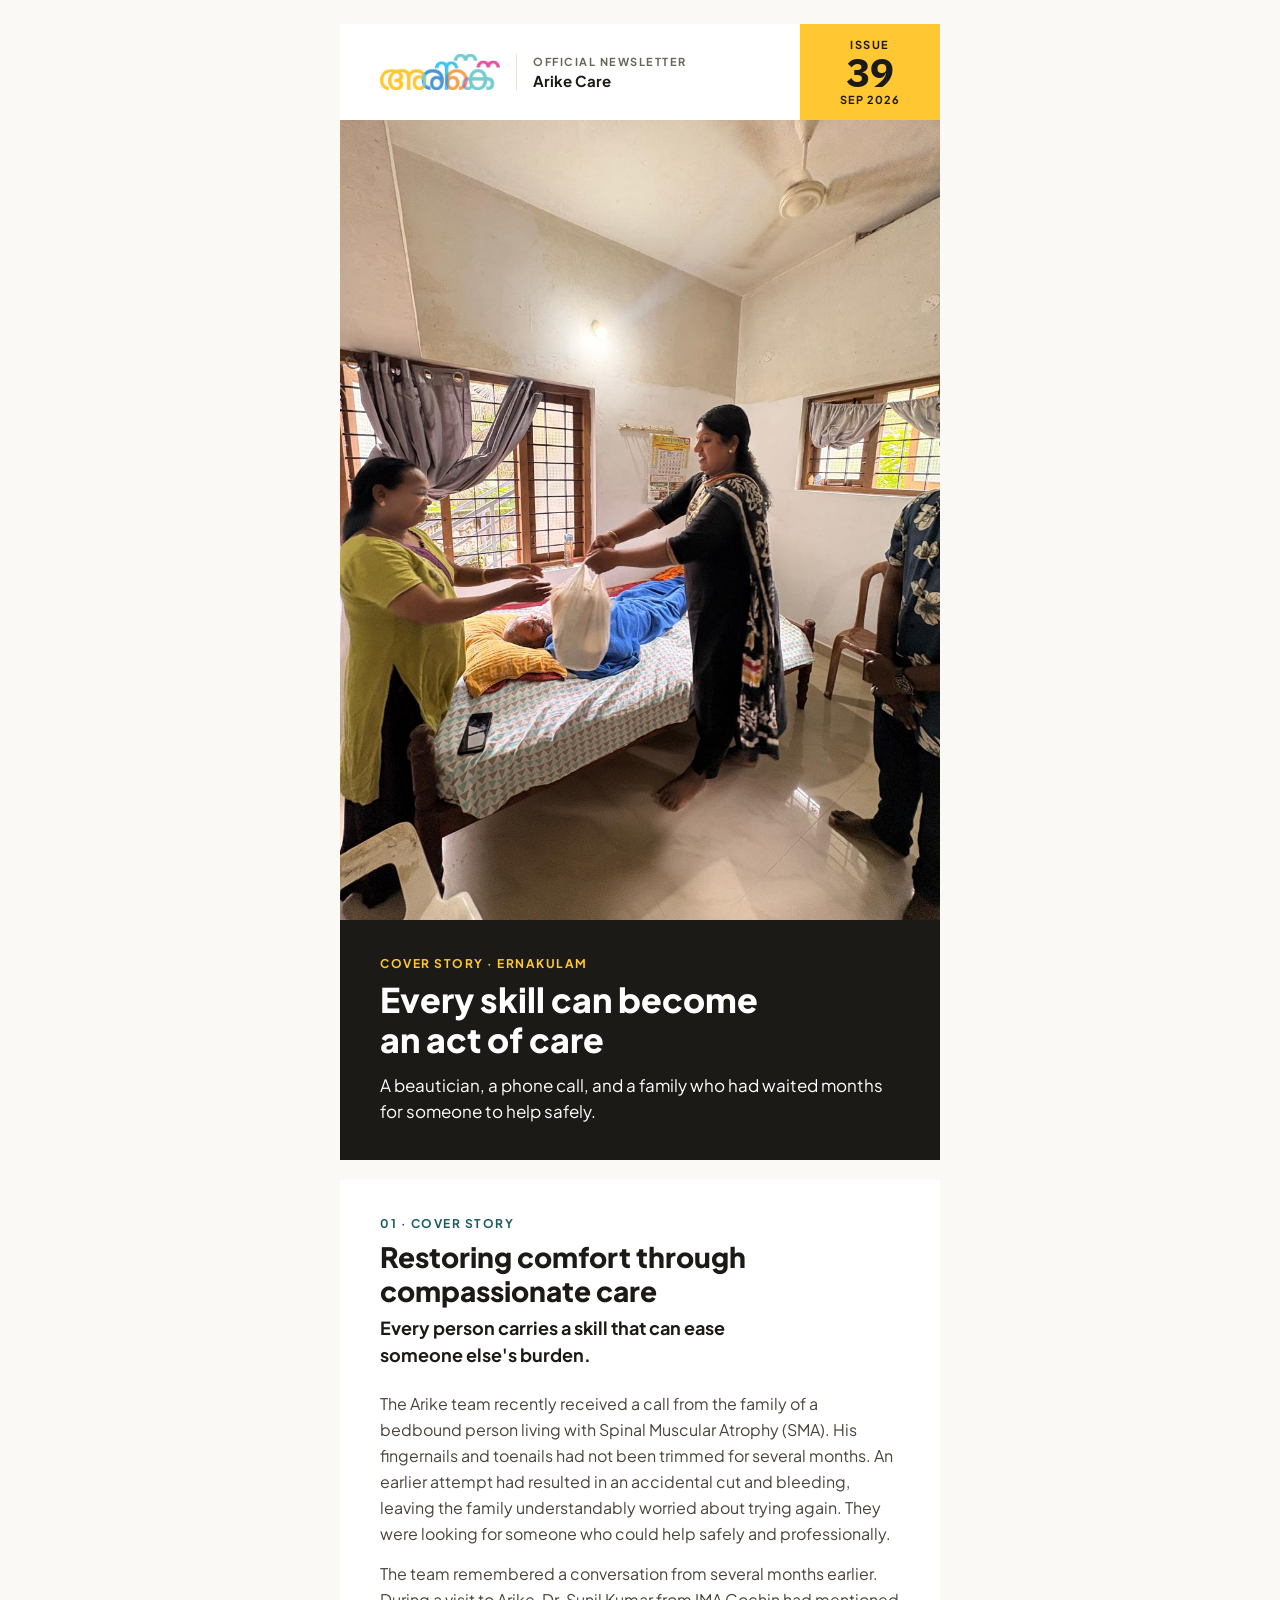
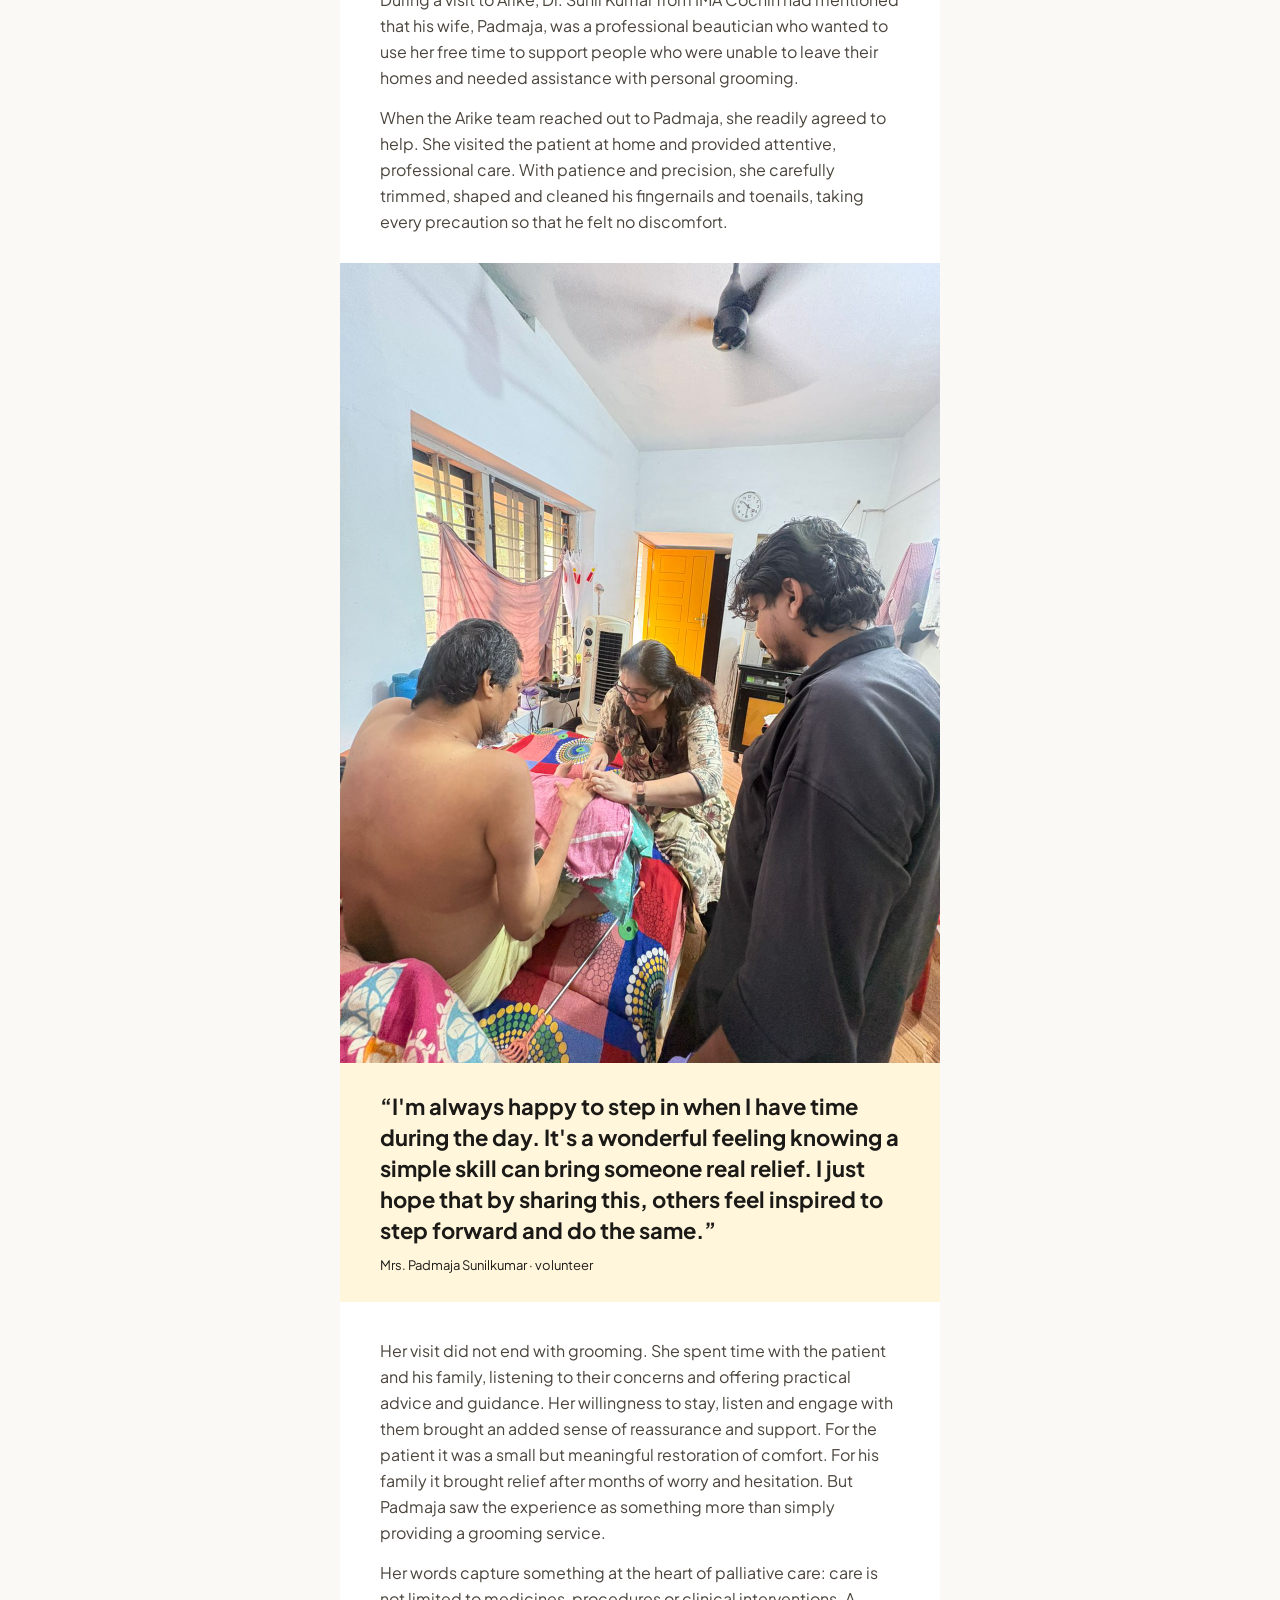
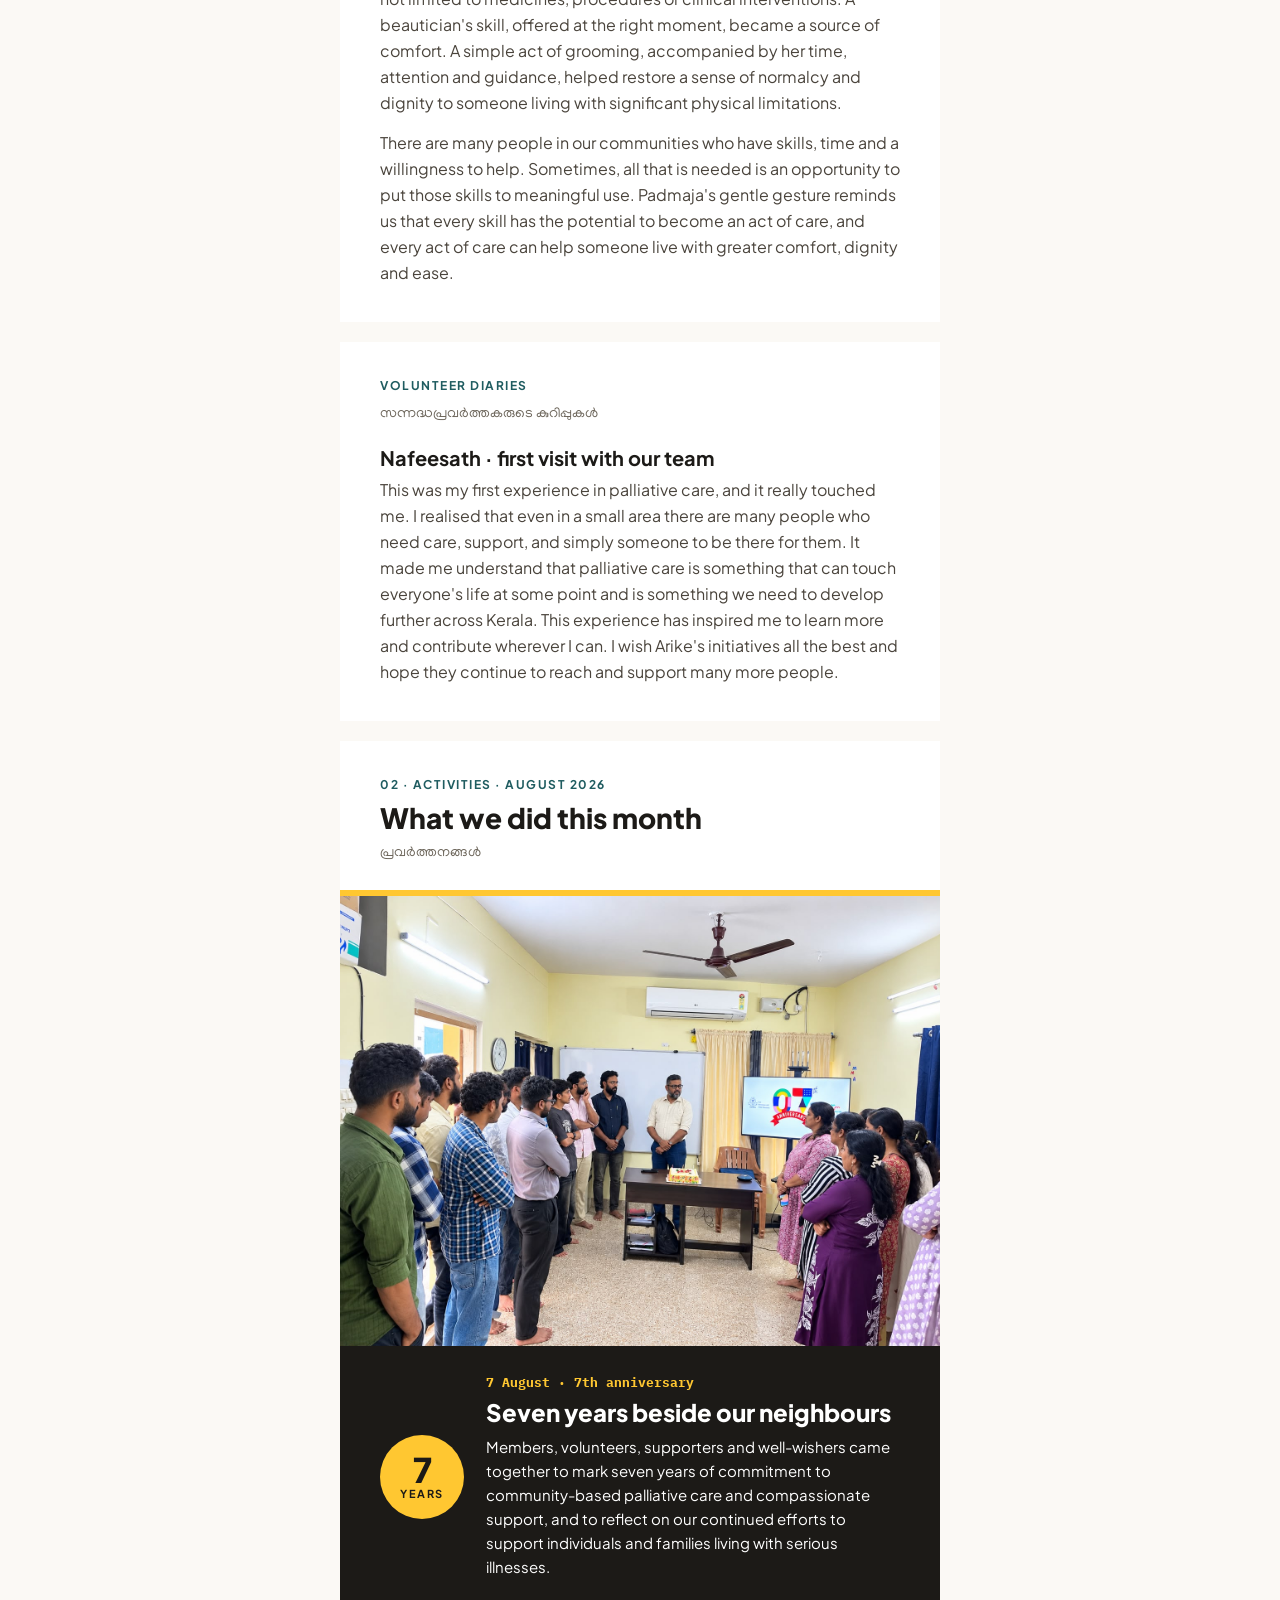
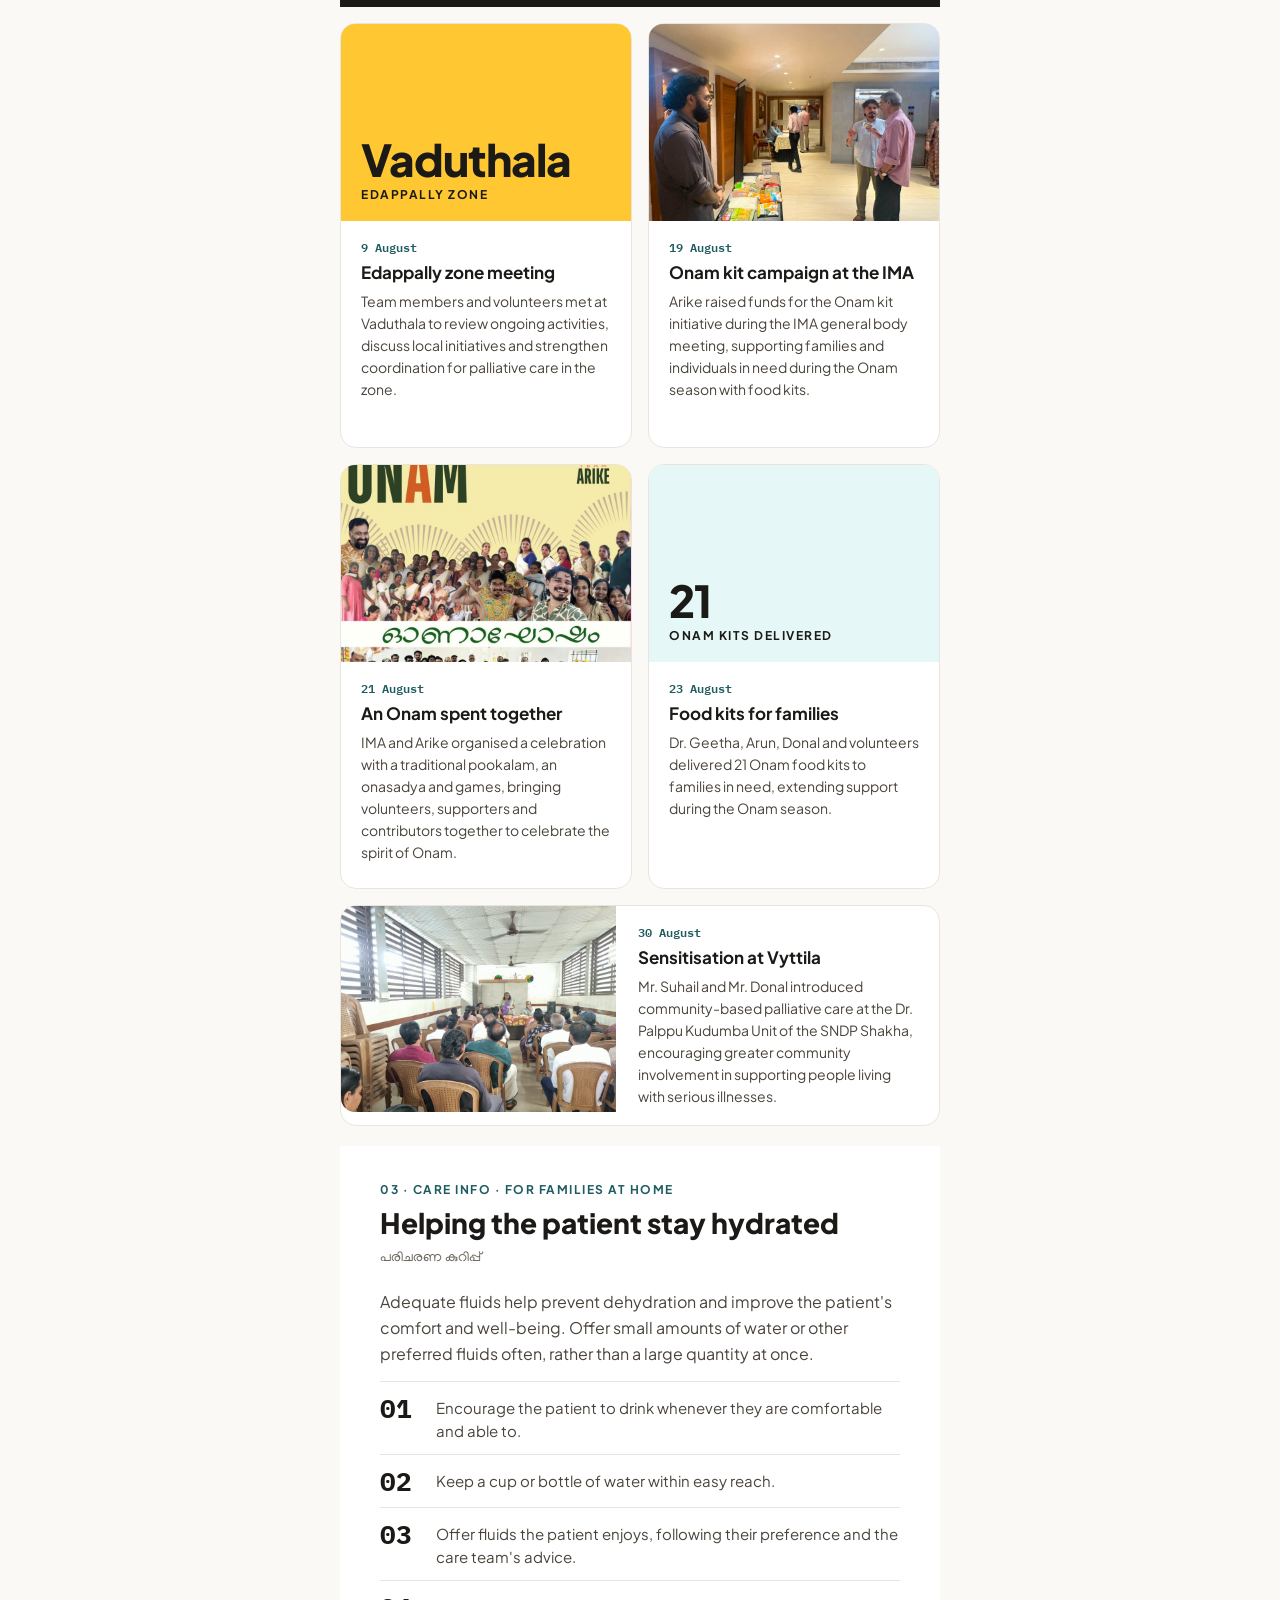
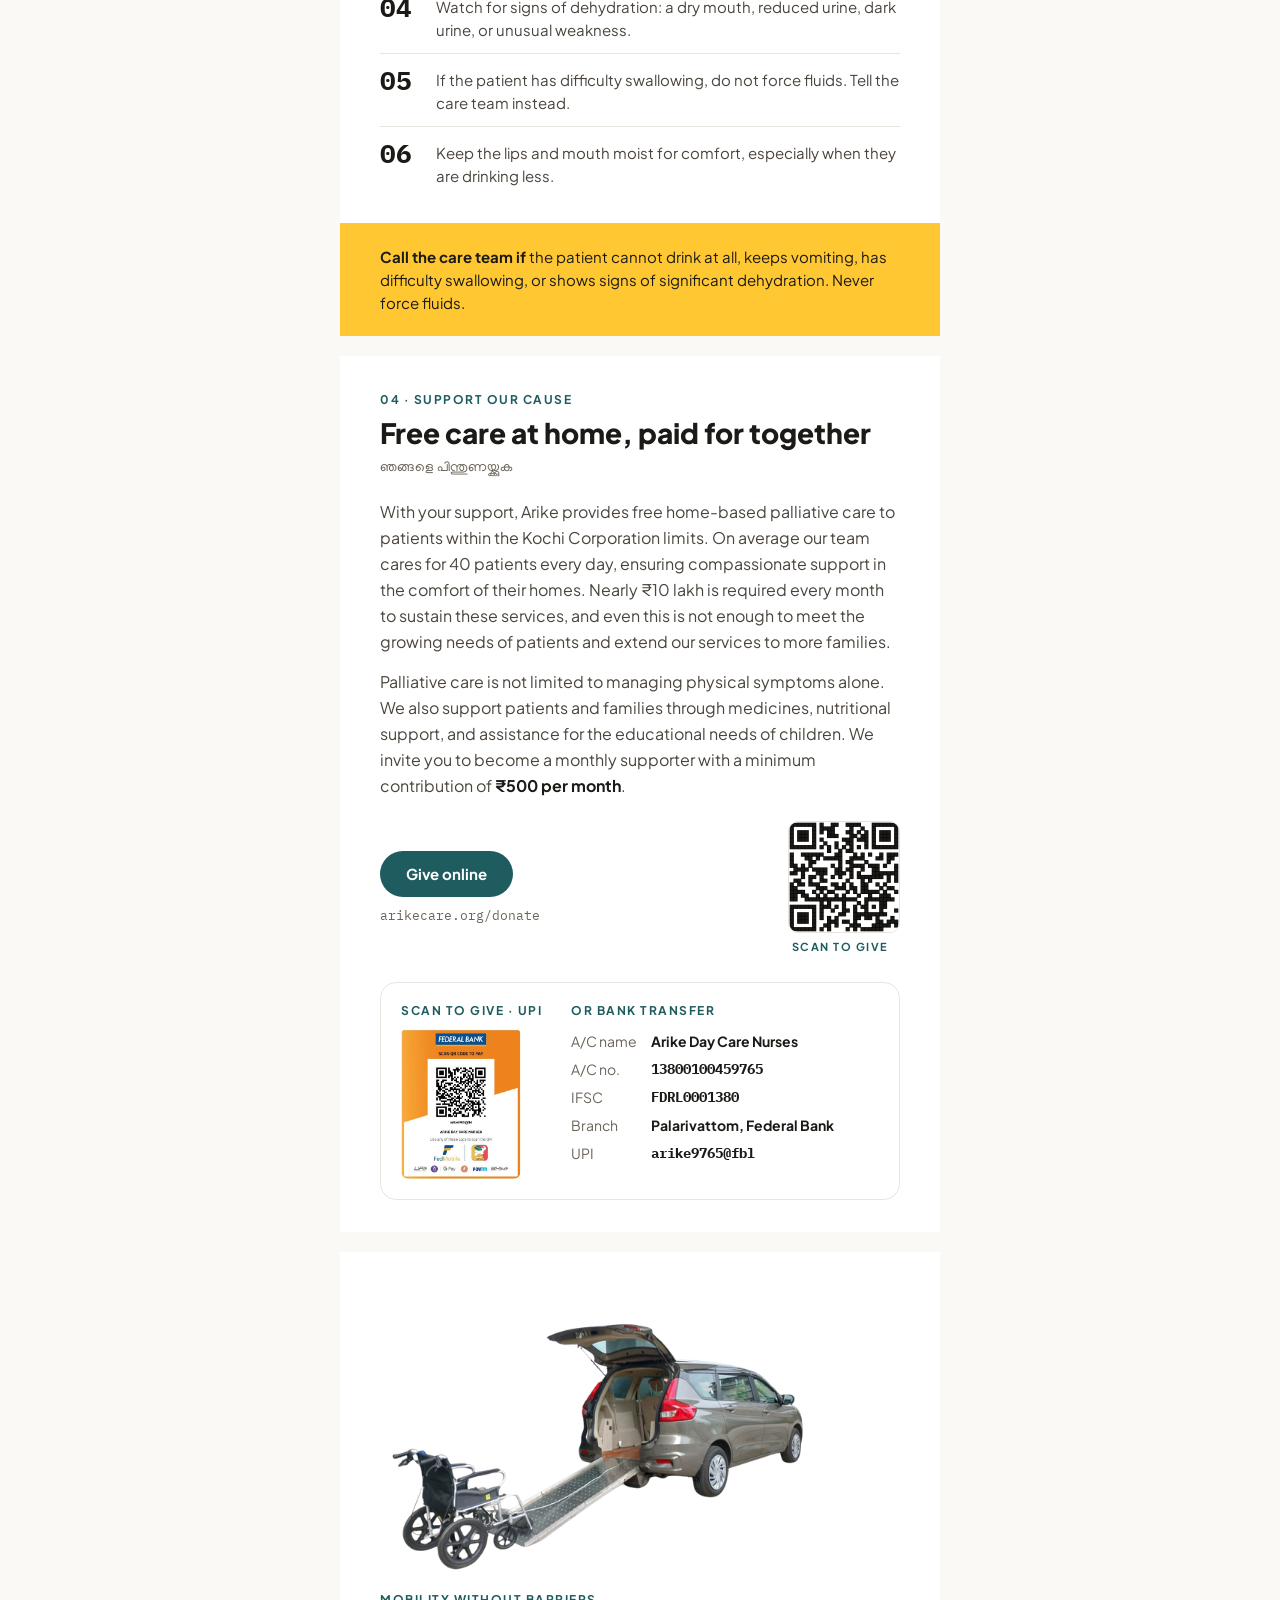
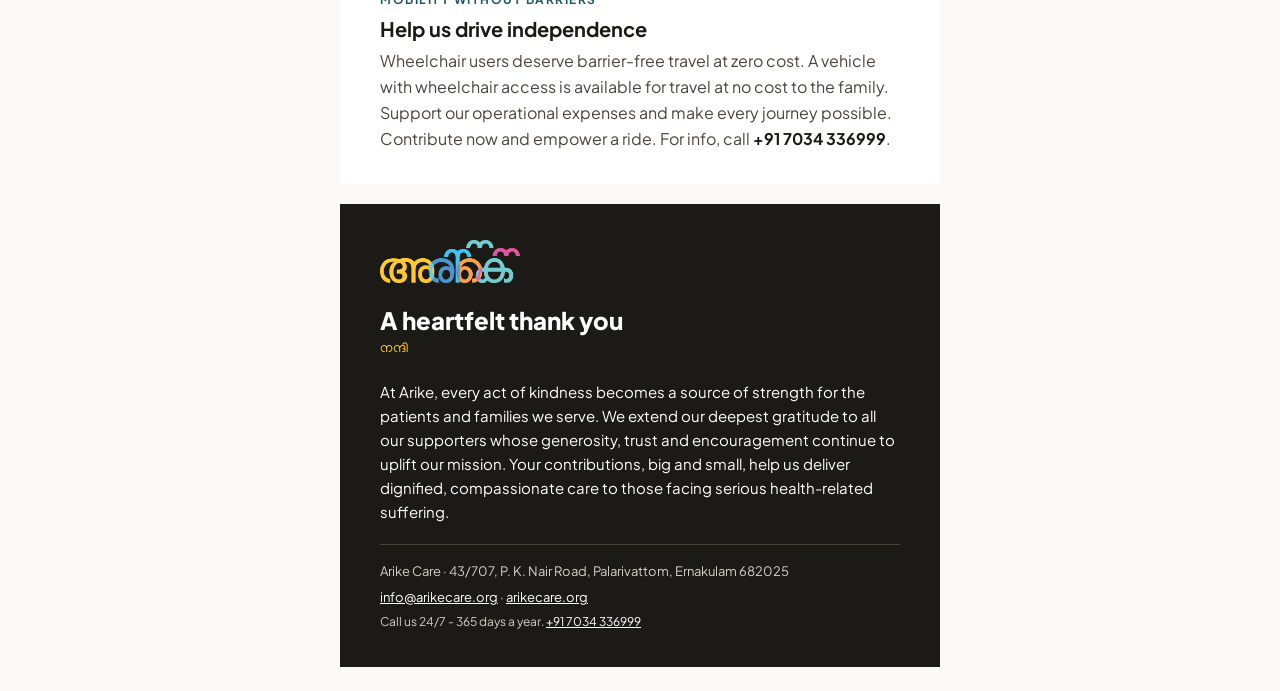
==== public/newsletters/2026/09/2026-09-arikecare-newsletter.html @ 01f6ca27 "September 2026: drop welcome note; Zoho merge tags in email footer" ====
<!DOCTYPE html>
<html lang="en" xmlns="http://www.w3.org/1999/xhtml">
<head>
<meta charset="utf-8">
<meta name="viewport" content="width=device-width, initial-scale=1">
<meta name="x-apple-disable-message-reformatting">
<meta name="color-scheme" content="light dark">
<meta name="supported-color-schemes" content="light dark">
<title>Arike newsletter · Issue 39 · September 2026</title>
<link rel="preconnect" href="https://fonts.googleapis.com">
<link href="https://fonts.googleapis.com/css2?family=Plus+Jakarta+Sans:wght@400;600;700;800&family=IBM+Plex+Mono:wght@500;600&family=Manjari:wght@400;700&display=swap" rel="stylesheet">
<!--[if !mso]><!--><style>@import url('https://fonts.googleapis.com/css2?family=Plus+Jakarta+Sans:wght@400;600;700;800&family=IBM+Plex+Mono:wght@500;600&family=Manjari:wght@400;700&display=swap');</style><!--<![endif]-->
<!--[if mso]><style>table,td,p,h1,h2,h3{font-family:Arial,Helvetica,sans-serif !important;}</style><![endif]-->
<style>
  @media (max-width:620px){ .px{padding-left:22px !important;padding-right:22px !important;} .stack{display:block !important;width:100% !important;} .stack-pad{padding:0 0 18px 0 !important;} }
</style>
</head>
<body style="margin:0;padding:0;background:#FBF9F5;">
<span style="display:none !important;visibility:hidden;opacity:0;color:transparent;height:0;width:0;overflow:hidden;mso-hide:all;">A beautician's skill, seven years of Arike, Onam with our community, and how to help someone stay hydrated.</span>
<table role="presentation" width="100%" cellpadding="0" cellspacing="0" border="0" bgcolor="#FBF9F5" style="background:#FBF9F5;">
<tr><td align="center" style="padding:24px 12px;">
<!--[if mso]><table role="presentation" width="600" cellpadding="0" cellspacing="0" border="0"><tr><td><![endif]-->
<table role="presentation" width="100%" cellpadding="0" cellspacing="0" border="0" style="max-width:600px;width:100%;">

<tr><td bgcolor="#FFFFFF" style="background:#FFFFFF;">
  <table role="presentation" width="100%" cellpadding="0" cellspacing="0" border="0"><tr>
    <td class="px" style="padding:22px 28px 22px 40px;" valign="middle">
      <table role="presentation" cellpadding="0" cellspacing="0" border="0"><tr>
        <td valign="middle" style="padding-right:16px;"><img src="assets/logo-arike.png" width="120" alt="Arike" style="display:block;width:120px;height:auto;border:0;"></td>
        <td valign="middle" style="border-left:1px solid #E9E5DE;padding-left:16px;"><p style="margin:0;font-family:'Plus Jakarta Sans', Arial, Helvetica, sans-serif;font-size:11px;line-height:15px;letter-spacing:1.5px;text-transform:uppercase;font-weight:bold;color:#6B6459;">Official newsletter</p><p style="margin:2px 0 0;font-family:'Plus Jakarta Sans', Arial, Helvetica, sans-serif;font-size:15px;line-height:20px;font-weight:bold;color:#1C1A17;">Arike Care</p></td>
      </tr></table>
    </td>
    <td width="120" bgcolor="#FFC731" align="center" valign="middle" style="background:#FFC731;padding:14px 10px;">
      <p style="margin:0;font-family:'Plus Jakarta Sans', Arial, Helvetica, sans-serif;font-size:11px;letter-spacing:1.5px;text-transform:uppercase;font-weight:bold;color:#1C1A17;">Issue</p>
      <p style="margin:0;font-family:'IBM Plex Mono', 'Courier New', monospace;font-size:40px;line-height:42px;font-weight:bold;color:#1C1A17;">39</p>
      <p style="margin:0;font-family:'Plus Jakarta Sans', Arial, Helvetica, sans-serif;font-size:11px;letter-spacing:1px;text-transform:uppercase;font-weight:bold;color:#1C1A17;">Sep 2026</p>
    </td>
  </tr></table>
</td></tr>

<tr><td style="padding:0;"><img src="assets/news/onam-kit-home.jpeg" width="600" alt="An Arike team member hands an Onam food kit to a family at home" style="display:block;width:100%;max-width:600px;height:auto;border:0;"></td></tr>
<tr><td bgcolor="#1C1A17" style="background:#1C1A17;padding:36px 40px;"><p style="margin:0 0 8px;font-family:'Plus Jakarta Sans', Arial, Helvetica, sans-serif;font-size:12px;line-height:16px;letter-spacing:1.5px;text-transform:uppercase;font-weight:bold;color:#FFC731;">Cover story · Ernakulam</p><h1 style="margin:0 0 12px;font-family:'Plus Jakarta Sans', Arial, Helvetica, sans-serif;font-size:34px;line-height:40px;mso-line-height-rule:exactly;font-weight:800;color:#FFFFFF;">Every skill can become<br>an act of care</h1><p style="margin:0;font-family:'Plus Jakarta Sans', Arial, Helvetica, sans-serif;font-size:17px;line-height:26px;color:#FFFFFF;">A beautician, a phone call, and a family who had waited months for someone to help safely.</p></td></tr>
<tr><td height="20" style="height:20px;line-height:20px;font-size:0;background:#FBF9F5;">&nbsp;</td></tr>

<tr><td bgcolor="#FFFFFF" style="background:#FFFFFF;padding:36px 40px 28px;"><p style="margin:0 0 8px;font-family:'Plus Jakarta Sans', Arial, Helvetica, sans-serif;font-size:12px;line-height:16px;letter-spacing:1.5px;text-transform:uppercase;font-weight:bold;color:#1F5C60;">01 · Cover story</p><h2 style="margin:0 0 6px;font-family:'Plus Jakarta Sans', Arial, Helvetica, sans-serif;font-size:28px;line-height:34px;mso-line-height-rule:exactly;font-weight:800;color:#1C1A17;">Restoring comfort through compassionate care</h2><p style="margin:0 0 18px;font-family:'Plus Jakarta Sans', Arial, Helvetica, sans-serif;font-size:18px;line-height:27px;color:#1C1A17;font-weight:bold;width:367px;height:59px;">Every person carries a skill that can ease someone else's burden.</p>
<p style="margin:0 0 14px;font-family:'Plus Jakarta Sans', Arial, Helvetica, sans-serif;font-size:16px;line-height:26px;mso-line-height-rule:exactly;color:#4A443C;">The Arike team recently received a call from the family of a bedbound person living with Spinal Muscular Atrophy (SMA). His fingernails and toenails had not been trimmed for several months. An earlier attempt had resulted in an accidental cut and bleeding, leaving the family understandably worried about trying again. They were looking for someone who could help safely and professionally.</p>
<p style="margin:0 0 14px;font-family:'Plus Jakarta Sans', Arial, Helvetica, sans-serif;font-size:16px;line-height:26px;mso-line-height-rule:exactly;color:#4A443C;">The team remembered a conversation from several months earlier. During a visit to Arike, Dr. Sunil Kumar from IMA Cochin had mentioned that his wife, Padmaja, was a professional beautician who wanted to use her free time to support people who were unable to leave their homes and needed assistance with personal grooming.</p>
<p style="margin:0 0 14px;font-family:'Plus Jakarta Sans', Arial, Helvetica, sans-serif;font-size:16px;line-height:26px;mso-line-height-rule:exactly;color:#4A443C;margin:0;">When the Arike team reached out to Padmaja, she readily agreed to help. She visited the patient at home and provided attentive, professional care. With patience and precision, she carefully trimmed, shaped and cleaned his fingernails and toenails, taking every precaution so that he felt no discomfort.</p></td></tr>
<tr><td style="padding:0;"><img src="assets/news/grooming-care.jpeg" width="600" alt="Mrs. Padmaja Sunilkumar provides grooming care to a patient at home" style="display:block;width:100%;max-width:600px;height:auto;border:0;"></td></tr>
<tr><td bgcolor="#FFF6DC" style="background:#FFF6DC;padding:28px 40px;"><p style="margin:0 0 10px;font-family:'Plus Jakarta Sans', Arial, Helvetica, sans-serif;font-size:22px;line-height:31px;font-weight:bold;color:#1C1A17;">“I'm always happy to step in when I have time during the day. It's a wonderful feeling knowing a simple skill can bring someone real relief. I just hope that by sharing this, others feel inspired to step forward and do the same.”</p><p style="margin:0;font-family:'Plus Jakarta Sans', Arial, Helvetica, sans-serif;font-size:13px;line-height:18px;color:#1C1A17;">Mrs. Padmaja Sunilkumar · volunteer</p></td></tr>
<tr><td bgcolor="#FFFFFF" style="background:#FFFFFF;padding:36px 40px;"><p style="margin:0 0 14px;font-family:'Plus Jakarta Sans', Arial, Helvetica, sans-serif;font-size:16px;line-height:26px;mso-line-height-rule:exactly;color:#4A443C;">Her visit did not end with grooming. She spent time with the patient and his family, listening to their concerns and offering practical advice and guidance. Her willingness to stay, listen and engage with them brought an added sense of reassurance and support. For the patient it was a small but meaningful restoration of comfort. For his family it brought relief after months of worry and hesitation. But Padmaja saw the experience as something more than simply providing a grooming service.</p>
<p style="margin:0 0 14px;font-family:'Plus Jakarta Sans', Arial, Helvetica, sans-serif;font-size:16px;line-height:26px;mso-line-height-rule:exactly;color:#4A443C;">Her words capture something at the heart of palliative care: care is not limited to medicines, procedures or clinical interventions. A beautician's skill, offered at the right moment, became a source of comfort. A simple act of grooming, accompanied by her time, attention and guidance, helped restore a sense of normalcy and dignity to someone living with significant physical limitations.</p>
<p style="margin:0 0 14px;font-family:'Plus Jakarta Sans', Arial, Helvetica, sans-serif;font-size:16px;line-height:26px;mso-line-height-rule:exactly;color:#4A443C;margin:0;">There are many people in our communities who have skills, time and a willingness to help. Sometimes, all that is needed is an opportunity to put those skills to meaningful use. Padmaja's gentle gesture reminds us that every skill has the potential to become an act of care, and every act of care can help someone live with greater comfort, dignity and ease.</p></td></tr>
<tr><td height="20" style="height:20px;line-height:20px;font-size:0;background:#FBF9F5;">&nbsp;</td></tr>

<tr><td bgcolor="#FFFFFF" style="background:#FFFFFF;padding:36px 40px;"><p style="margin:0 0 8px;font-family:'Plus Jakarta Sans', Arial, Helvetica, sans-serif;font-size:12px;line-height:16px;letter-spacing:1.5px;text-transform:uppercase;font-weight:bold;color:#1F5C60;">Volunteer diaries</p><p lang="ml" style="margin:0 0 18px;font-family:'Manjari', 'Plus Jakarta Sans', Arial, sans-serif;font-size:14px;line-height:25px;color:#6B6459;">സന്നദ്ധപ്രവർത്തകരുടെ കുറിപ്പുകൾ</p><h3 style="margin:0 0 6px;font-family:'Plus Jakarta Sans', Arial, Helvetica, sans-serif;font-size:20px;line-height:26px;font-weight:bold;color:#1C1A17;">Nafeesath · first visit with our team</h3><p style="margin:0 0 14px;font-family:'Plus Jakarta Sans', Arial, Helvetica, sans-serif;font-size:16px;line-height:26px;mso-line-height-rule:exactly;color:#4A443C;margin:0;">This was my first experience in palliative care, and it really touched me. I realised that even in a small area there are many people who need care, support, and simply someone to be there for them. It made me understand that palliative care is something that can touch everyone's life at some point and is something we need to develop further across Kerala. This experience has inspired me to learn more and contribute wherever I can. I wish Arike's initiatives all the best and hope they continue to reach and support many more people.</p></td></tr>
<tr><td height="20" style="height:20px;line-height:20px;font-size:0;background:#FBF9F5;">&nbsp;</td></tr>

<tr><td bgcolor="#FFFFFF" style="background:#FFFFFF;padding:36px 40px 24px;"><p style="margin:0 0 8px;font-family:'Plus Jakarta Sans', Arial, Helvetica, sans-serif;font-size:12px;line-height:16px;letter-spacing:1.5px;text-transform:uppercase;font-weight:bold;color:#1F5C60;">02 · Activities · August 2026</p><h2 style="margin:0 0 6px;font-family:'Plus Jakarta Sans', Arial, Helvetica, sans-serif;font-size:28px;line-height:34px;mso-line-height-rule:exactly;font-weight:800;color:#1C1A17;">What we did this month</h2><p lang="ml" style="margin:0 0 18px;font-family:'Manjari', 'Plus Jakarta Sans', Arial, sans-serif;font-size:14px;line-height:25px;color:#6B6459;margin:0;">പ്രവർത്തനങ്ങൾ</p></td></tr>
<tr><td height="6" bgcolor="#FFC731" style="height:6px;line-height:6px;font-size:0;background:#FFC731;">&nbsp;</td></tr>
<tr><td style="padding:0;"><img src="assets/news/anniversary.jpeg" width="600" alt="Arike team at the 7th anniversary gathering" style="display:block;width:100%;max-width:600px;height:auto;border:0;"></td></tr>
<tr><td bgcolor="#1C1A17" style="background:#1C1A17;padding:28px 40px;">
  <table role="presentation" width="100%" cellpadding="0" cellspacing="0" border="0"><tr>
    <td width="84" valign="middle" class="stack stack-pad" style="padding-right:22px;"><table role="presentation" cellpadding="0" cellspacing="0" border="0"><tr><td width="84" height="84" bgcolor="#FFC731" align="center" valign="middle" style="width:84px;height:84px;background:#FFC731;border-radius:42px;"><p style="margin:0;font-family:'Plus Jakarta Sans', Arial, Helvetica, sans-serif;font-size:34px;line-height:34px;font-weight:800;color:#1C1A17;">7</p><p style="margin:0;font-family:'Plus Jakarta Sans', Arial, Helvetica, sans-serif;font-size:11px;letter-spacing:1.5px;text-transform:uppercase;font-weight:bold;color:#1C1A17;">years</p></td></tr></table></td>
    <td valign="middle" class="stack"><p style="margin:0 0 6px;font-family:'IBM Plex Mono', 'Courier New', monospace;font-size:13px;font-weight:bold;color:#FFC731;">7 August · 7th anniversary</p><h3 style="margin:0 0 8px;font-family:'Plus Jakarta Sans', Arial, Helvetica, sans-serif;font-size:24px;line-height:30px;font-weight:800;color:#FFFFFF;">Seven years beside our neighbours</h3><p style="margin:0;font-family:'Plus Jakarta Sans', Arial, Helvetica, sans-serif;font-size:15px;line-height:24px;color:#FFFFFF;">Members, volunteers, supporters and well-wishers came together to mark seven years of commitment to community-based palliative care and compassionate support, and to reflect on our continued efforts to support individuals and families living with serious illnesses.</p></td>
  </tr></table>
</td></tr>
<tr><td height="16" style="height:16px;line-height:16px;font-size:0;background:#FBF9F5;">&nbsp;</td></tr>
<tr><td style="padding:0 0 16px;">
<table role="presentation" width="100%" cellpadding="0" cellspacing="0" border="0"><tr>
<td class="stack stack-pad" width="50%" valign="top" height="100%" style="width:50%;height:100%;padding-right:8px;"><table role="presentation" width="100%" height="100%" cellpadding="0" cellspacing="0" border="0" bgcolor="#FFFFFF" style="background:#FFFFFF;border:1px solid #E9E5DE;border-radius:16px;height:100%;"><tr><td height="179" bgcolor="#FFC731" align="left" valign="bottom" style="height:179px;background:#FFC731;border-radius:14px 14px 0 0;padding:0 20px 18px;"><p style="margin:0;font-family:'Plus Jakarta Sans', Arial, Helvetica, sans-serif;font-size:44px;line-height:44px;font-weight:800;letter-spacing:-1px;color:#1C1A17;">Vaduthala</p><p style="margin:6px 0 0;font-family:'Plus Jakarta Sans', Arial, Helvetica, sans-serif;font-size:12px;line-height:16px;letter-spacing:1.5px;text-transform:uppercase;font-weight:700;color:#1C1A17;">Edappally zone</p></td></tr><tr><td valign="top" height="186" style="padding:18px 20px 22px;height:186px;"><p style="margin:0 0 6px;font-family:'IBM Plex Mono', 'Courier New', monospace;font-size:12px;line-height:16px;font-weight:600;color:#1F5C60;">9 August</p><h3 style="margin:0 0 6px;font-family:'Plus Jakarta Sans', Arial, Helvetica, sans-serif;font-size:17px;line-height:23px;font-weight:700;color:#1C1A17;">Edappally zone meeting</h3><p style="margin:0;font-family:'Plus Jakarta Sans', Arial, Helvetica, sans-serif;font-size:14px;line-height:22px;color:#4A443C;">Team members and volunteers met at Vaduthala to review ongoing activities, discuss local initiatives and strengthen coordination for palliative care in the zone.</p></td></tr></table></td>
<td class="stack" width="50%" valign="top" height="100%" style="width:50%;height:100%;padding-left:8px;"><table role="presentation" width="100%" height="100%" cellpadding="0" cellspacing="0" border="0" bgcolor="#FFFFFF" style="background:#FFFFFF;border:1px solid #E9E5DE;border-radius:16px;height:100%;"><tr><td height="197" style="padding:0;height:197px;"><img src="assets/news/card-ima.jpg" width="290" height="197" alt="Onam kit fundraising table at the IMA general body meeting" style="display:block;width:100%;max-width:100%;height:197px;object-fit:cover;border:0;border-radius:14px 14px 0 0;"></td></tr><tr><td valign="top" height="186" style="padding:18px 20px 22px;height:186px;"><p style="margin:0 0 6px;font-family:'IBM Plex Mono', 'Courier New', monospace;font-size:12px;line-height:16px;font-weight:600;color:#1F5C60;">19 August</p><h3 style="margin:0 0 6px;font-family:'Plus Jakarta Sans', Arial, Helvetica, sans-serif;font-size:17px;line-height:23px;font-weight:700;color:#1C1A17;">Onam kit campaign at the IMA</h3><p style="margin:0;font-family:'Plus Jakarta Sans', Arial, Helvetica, sans-serif;font-size:14px;line-height:22px;color:#4A443C;">Arike raised funds for the Onam kit initiative during the IMA general body meeting, supporting families and individuals in need during the Onam season with food kits.</p></td></tr></table></td>
</tr></table>
</td></tr>
<tr><td style="padding:0 0 16px;">
<table role="presentation" width="100%" cellpadding="0" cellspacing="0" border="0"><tr>
<td class="stack stack-pad" width="50%" valign="top" height="100%" style="width:50%;height:100%;padding-right:8px;"><table role="presentation" width="100%" height="100%" cellpadding="0" cellspacing="0" border="0" bgcolor="#FFFFFF" style="background:#FFFFFF;border:1px solid #E9E5DE;border-radius:16px;height:100%;"><tr><td height="197" style="padding:0;height:197px;"><img src="assets/news/card-onam.jpg" width="290" height="197" alt="Arike community at the Onam celebration" style="display:block;width:100%;max-width:100%;height:197px;object-fit:cover;border:0;border-radius:14px 14px 0 0;"></td></tr><tr><td valign="top" height="186" style="padding:18px 20px 22px;height:186px;"><p style="margin:0 0 6px;font-family:'IBM Plex Mono', 'Courier New', monospace;font-size:12px;line-height:16px;font-weight:600;color:#1F5C60;">21 August</p><h3 style="margin:0 0 6px;font-family:'Plus Jakarta Sans', Arial, Helvetica, sans-serif;font-size:17px;line-height:23px;font-weight:700;color:#1C1A17;">An Onam spent together</h3><p style="margin:0;font-family:'Plus Jakarta Sans', Arial, Helvetica, sans-serif;font-size:14px;line-height:22px;color:#4A443C;">IMA and Arike organised a celebration with a traditional pookalam, an onasadya and games, bringing volunteers, supporters and contributors together to celebrate the spirit of Onam.</p></td></tr></table></td>
<td class="stack" width="50%" valign="top" height="100%" style="width:50%;height:100%;padding-left:8px;"><table role="presentation" width="100%" height="100%" cellpadding="0" cellspacing="0" border="0" bgcolor="#FFFFFF" style="background:#FFFFFF;border:1px solid #E9E5DE;border-radius:16px;height:100%;"><tr><td height="179" bgcolor="#E6F7F8" align="left" valign="bottom" style="height:179px;background:#E6F7F8;border-radius:14px 14px 0 0;padding:0 20px 18px;"><p style="margin:0;font-family:'Plus Jakarta Sans', Arial, Helvetica, sans-serif;font-size:44px;line-height:44px;font-weight:800;letter-spacing:-1px;color:#1C1A17;">21</p><p style="margin:6px 0 0;font-family:'Plus Jakarta Sans', Arial, Helvetica, sans-serif;font-size:12px;line-height:16px;letter-spacing:1.5px;text-transform:uppercase;font-weight:700;color:#1C1A17;">Onam kits delivered</p></td></tr><tr><td valign="top" height="186" style="padding:18px 20px 22px;height:186px;"><p style="margin:0 0 6px;font-family:'IBM Plex Mono', 'Courier New', monospace;font-size:12px;line-height:16px;font-weight:600;color:#1F5C60;">23 August</p><h3 style="margin:0 0 6px;font-family:'Plus Jakarta Sans', Arial, Helvetica, sans-serif;font-size:17px;line-height:23px;font-weight:700;color:#1C1A17;">Food kits for families</h3><p style="margin:0;font-family:'Plus Jakarta Sans', Arial, Helvetica, sans-serif;font-size:14px;line-height:22px;color:#4A443C;">Dr. Geetha, Arun, Donal and volunteers delivered 21 Onam food kits to families in need, extending support during the Onam season.</p></td></tr></table></td>
</tr></table>
</td></tr>
<tr><td style="padding:0;">
<table role="presentation" width="100%" cellpadding="0" cellspacing="0" border="0" bgcolor="#FFFFFF" style="background:#FFFFFF;border:1px solid #E9E5DE;border-radius:16px;"><tr>
<td class="stack" width="46%" valign="top" style="width:46%;padding:0;"><img src="assets/news/card-vyttila.jpg" width="276" alt="Community session on palliative care at Vyttila" style="display:block;width:100%;max-width:100%;height:auto;border:0;border-radius:14px 0 0 14px;"></td>
<td class="stack" valign="middle" style="padding:18px 22px;"><p style="margin:0 0 6px;font-family:'IBM Plex Mono', 'Courier New', monospace;font-size:12px;line-height:16px;font-weight:600;color:#1F5C60;">30 August</p><h3 style="margin:0 0 6px;font-family:'Plus Jakarta Sans', Arial, Helvetica, sans-serif;font-size:17px;line-height:23px;font-weight:700;color:#1C1A17;">Sensitisation at Vyttila</h3><p style="margin:0;font-family:'Plus Jakarta Sans', Arial, Helvetica, sans-serif;font-size:14px;line-height:22px;color:#4A443C;">Mr. Suhail and Mr. Donal introduced community-based palliative care at the Dr. Palppu Kudumba Unit of the SNDP Shakha, encouraging greater community involvement in supporting people living with serious illnesses.</p></td>
</tr></table>
</td></tr>
<tr><td height="20" style="height:20px;line-height:20px;font-size:0;background:#FBF9F5;">&nbsp;</td></tr>

<tr><td bgcolor="#FFFFFF" style="background:#FFFFFF;padding:36px 40px 24px;"><p style="margin:0 0 8px;font-family:'Plus Jakarta Sans', Arial, Helvetica, sans-serif;font-size:12px;line-height:16px;letter-spacing:1.5px;text-transform:uppercase;font-weight:bold;color:#1F5C60;">03 · Care info · for families at home</p><h2 style="margin:0 0 6px;font-family:'Plus Jakarta Sans', Arial, Helvetica, sans-serif;font-size:28px;line-height:34px;mso-line-height-rule:exactly;font-weight:800;color:#1C1A17;">Helping the patient stay hydrated</h2><p lang="ml" style="margin:0 0 18px;font-family:'Manjari', 'Plus Jakarta Sans', Arial, sans-serif;font-size:14px;line-height:25px;color:#6B6459;">പരിചരണ കുറിപ്പ്</p><p style="margin:0 0 14px;font-family:'Plus Jakarta Sans', Arial, Helvetica, sans-serif;font-size:16px;line-height:26px;mso-line-height-rule:exactly;color:#4A443C;">Adequate fluids help prevent dehydration and improve the patient's comfort and well-being. Offer small amounts of water or other preferred fluids often, rather than a large quantity at once.</p><table role="presentation" width="100%" cellpadding="0" cellspacing="0" border="0"><tr><td width="56" valign="top" style="padding:12px 0;border-top:1px solid #E9E5DE;font-family:'IBM Plex Mono', 'Courier New', monospace;font-size:26px;line-height:28px;font-weight:bold;color:#1C1A17;">01</td><td valign="top" style="padding:14px 0 12px;border-top:1px solid #E9E5DE;font-family:'Plus Jakarta Sans', Arial, Helvetica, sans-serif;font-size:15px;line-height:23px;color:#4A443C;">Encourage the patient to drink whenever they are comfortable and able to.</td></tr><tr><td width="56" valign="top" style="padding:12px 0;border-top:1px solid #E9E5DE;font-family:'IBM Plex Mono', 'Courier New', monospace;font-size:26px;line-height:28px;font-weight:bold;color:#1C1A17;">02</td><td valign="top" style="padding:14px 0 12px;border-top:1px solid #E9E5DE;font-family:'Plus Jakarta Sans', Arial, Helvetica, sans-serif;font-size:15px;line-height:23px;color:#4A443C;">Keep a cup or bottle of water within easy reach.</td></tr><tr><td width="56" valign="top" style="padding:12px 0;border-top:1px solid #E9E5DE;font-family:'IBM Plex Mono', 'Courier New', monospace;font-size:26px;line-height:28px;font-weight:bold;color:#1C1A17;">03</td><td valign="top" style="padding:14px 0 12px;border-top:1px solid #E9E5DE;font-family:'Plus Jakarta Sans', Arial, Helvetica, sans-serif;font-size:15px;line-height:23px;color:#4A443C;">Offer fluids the patient enjoys, following their preference and the care team's advice.</td></tr><tr><td width="56" valign="top" style="padding:12px 0;border-top:1px solid #E9E5DE;font-family:'IBM Plex Mono', 'Courier New', monospace;font-size:26px;line-height:28px;font-weight:bold;color:#1C1A17;">04</td><td valign="top" style="padding:14px 0 12px;border-top:1px solid #E9E5DE;font-family:'Plus Jakarta Sans', Arial, Helvetica, sans-serif;font-size:15px;line-height:23px;color:#4A443C;">Watch for signs of dehydration: a dry mouth, reduced urine, dark urine, or unusual weakness.</td></tr><tr><td width="56" valign="top" style="padding:12px 0;border-top:1px solid #E9E5DE;font-family:'IBM Plex Mono', 'Courier New', monospace;font-size:26px;line-height:28px;font-weight:bold;color:#1C1A17;">05</td><td valign="top" style="padding:14px 0 12px;border-top:1px solid #E9E5DE;font-family:'Plus Jakarta Sans', Arial, Helvetica, sans-serif;font-size:15px;line-height:23px;color:#4A443C;">If the patient has difficulty swallowing, do not force fluids. Tell the care team instead.</td></tr><tr><td width="56" valign="top" style="padding:12px 0;border-top:1px solid #E9E5DE;font-family:'IBM Plex Mono', 'Courier New', monospace;font-size:26px;line-height:28px;font-weight:bold;color:#1C1A17;">06</td><td valign="top" style="padding:14px 0 12px;border-top:1px solid #E9E5DE;font-family:'Plus Jakarta Sans', Arial, Helvetica, sans-serif;font-size:15px;line-height:23px;color:#4A443C;">Keep the lips and mouth moist for comfort, especially when they are drinking less.</td></tr></table></td></tr>
<tr><td bgcolor="#FFC731" style="background:#FFC731;padding:22px 40px;"><p style="margin:0;font-family:'Plus Jakarta Sans', Arial, Helvetica, sans-serif;font-size:15px;line-height:23px;color:#1C1A17;"><strong>Call the care team if</strong> the patient cannot drink at all, keeps vomiting, has difficulty swallowing, or shows signs of significant dehydration. Never force fluids.</p></td></tr>
<tr><td height="20" style="height:20px;line-height:20px;font-size:0;background:#FBF9F5;">&nbsp;</td></tr>

<tr><td bgcolor="#FFFFFF" style="background:#FFFFFF;padding:36px 40px 28px;"><p style="margin:0 0 8px;font-family:'Plus Jakarta Sans', Arial, Helvetica, sans-serif;font-size:12px;line-height:16px;letter-spacing:1.5px;text-transform:uppercase;font-weight:bold;color:#1F5C60;">04 · Support our cause</p><h2 style="margin:0 0 6px;font-family:'Plus Jakarta Sans', Arial, Helvetica, sans-serif;font-size:28px;line-height:34px;mso-line-height-rule:exactly;font-weight:800;color:#1C1A17;">Free care at home, paid for together</h2><p lang="ml" style="margin:0 0 18px;font-family:'Manjari', 'Plus Jakarta Sans', Arial, sans-serif;font-size:14px;line-height:25px;color:#6B6459;">ഞങ്ങളെ പിന്തുണയ്ക്കുക</p>
<p style="margin:0 0 14px;font-family:'Plus Jakarta Sans', Arial, Helvetica, sans-serif;font-size:16px;line-height:26px;mso-line-height-rule:exactly;color:#4A443C;">With your support, Arike provides free home-based palliative care to patients within the Kochi Corporation limits. On average our team cares for 40 patients every day, ensuring compassionate support in the comfort of their homes. Nearly ₹10 lakh is required every month to sustain these services, and even this is not enough to meet the growing needs of patients and extend our services to more families.</p>
<p style="margin:0 0 14px;font-family:'Plus Jakarta Sans', Arial, Helvetica, sans-serif;font-size:16px;line-height:26px;mso-line-height-rule:exactly;color:#4A443C;margin:0 0 22px;">Palliative care is not limited to managing physical symptoms alone. We also support patients and families through medicines, nutritional support, and assistance for the educational needs of children. We invite you to become a monthly supporter with a minimum contribution of <strong style="color:#1C1A17;">₹500 per month</strong>.</p>
<table role="presentation" width="100%" cellpadding="0" cellspacing="0" border="0"><tr>
<td valign="middle" class="stack stack-pad"><table role="presentation" cellpadding="0" cellspacing="0" border="0"><tr><td bgcolor="#1F5C60" style="border-radius:999px;background:#1F5C60;"><a href="https://arikecare.org/donate" style="display:block;padding:13px 26px;font-family:'Plus Jakarta Sans', Arial, Helvetica, sans-serif;font-size:15px;font-weight:bold;line-height:20px;color:#FFFFFF;text-decoration:none;border-radius:999px;">Give online</a></td></tr></table>
<p style="margin:10px 0 0;font-family:'IBM Plex Mono', 'Courier New', monospace;font-size:13px;color:#6B6459;"><a href="https://arikecare.org/donate" style="color:#6B6459;text-decoration:none;">arikecare.org/donate</a></p></td>
<td width="120" valign="middle" align="right" class="stack"><a href="https://arikecare.org/donate" style="text-decoration:none;"><img src="assets/news/donate-link-qr.png" width="110" alt="QR code linking to arikecare.org/donate" style="display:block;width:110px;height:110px;border:1px solid #E9E5DE;border-radius:10px;"></a><p style="margin:6px 0 0;font-family:'Plus Jakarta Sans', Arial, Helvetica, sans-serif;font-size:11px;line-height:15px;letter-spacing:1.5px;text-transform:uppercase;font-weight:bold;color:#1F5C60;text-align:center;">Scan to give</p></td>
</tr></table></td></tr>
<tr><td bgcolor="#FFFFFF" style="background:#FFFFFF;padding:0 40px 32px;" class="px">
  <table role="presentation" width="100%" cellpadding="0" cellspacing="0" border="0" style="border:1px solid #E9E5DE;border-radius:16px;"><tr>
    <td width="150" valign="top" class="stack stack-pad" style="padding:20px;"><p style="margin:0 0 8px;font-family:'Plus Jakarta Sans', Arial, Helvetica, sans-serif;font-size:12px;line-height:16px;letter-spacing:1.5px;text-transform:uppercase;font-weight:bold;color:#1F5C60;">Scan to give · UPI</p><img src="assets/news/donate-upi-qr.png" width="120" alt="Federal Bank UPI QR code for Arike Day Care Nurses" style="display:block;width:120px;height:auto;border:0;border-radius:8px;"></td>
    <td valign="top" class="stack" style="padding:20px 20px 20px 0;"><p style="margin:0 0 8px;font-family:'Plus Jakarta Sans', Arial, Helvetica, sans-serif;font-size:12px;line-height:16px;letter-spacing:1.5px;text-transform:uppercase;font-weight:bold;color:#1F5C60;">Or bank transfer</p><table role="presentation" width="100%" cellpadding="0" cellspacing="0" border="0"><tr><td width="80" style="padding:4px 0;font-family:'Plus Jakarta Sans', Arial, Helvetica, sans-serif;font-size:14px;line-height:20px;color:#6B6459;">A/C name</td><td style="padding:4px 0;font-family:'Plus Jakarta Sans', Arial, Helvetica, sans-serif;font-size:14px;line-height:20px;color:#1C1A17;font-weight:bold;">Arike Day Care Nurses</td></tr><tr><td width="80" style="padding:4px 0;font-family:'Plus Jakarta Sans', Arial, Helvetica, sans-serif;font-size:14px;line-height:20px;color:#6B6459;">A/C no.</td><td style="padding:4px 0;font-family:'IBM Plex Mono', 'Courier New', monospace;font-size:14px;line-height:20px;color:#1C1A17;font-weight:bold;">13800100459765</td></tr><tr><td width="80" style="padding:4px 0;font-family:'Plus Jakarta Sans', Arial, Helvetica, sans-serif;font-size:14px;line-height:20px;color:#6B6459;">IFSC</td><td style="padding:4px 0;font-family:'IBM Plex Mono', 'Courier New', monospace;font-size:14px;line-height:20px;color:#1C1A17;font-weight:bold;">FDRL0001380</td></tr><tr><td width="80" style="padding:4px 0;font-family:'Plus Jakarta Sans', Arial, Helvetica, sans-serif;font-size:14px;line-height:20px;color:#6B6459;">Branch</td><td style="padding:4px 0;font-family:'Plus Jakarta Sans', Arial, Helvetica, sans-serif;font-size:14px;line-height:20px;color:#1C1A17;font-weight:bold;">Palarivattom, Federal Bank</td></tr><tr><td width="80" style="padding:4px 0;font-family:'Plus Jakarta Sans', Arial, Helvetica, sans-serif;font-size:14px;line-height:20px;color:#6B6459;">UPI</td><td style="padding:4px 0;font-family:'IBM Plex Mono', 'Courier New', monospace;font-size:14px;line-height:20px;color:#1C1A17;font-weight:bold;">arike9765@fbl</td></tr></table></td>
  </tr></table>
</td></tr>
<tr><td height="20" style="height:20px;line-height:20px;font-size:0;background:#FBF9F5;">&nbsp;</td></tr>
<tr><td bgcolor="#FFFFFF" style="background:#FFFFFF;padding:28px 40px 32px;"><img src="assets/news/accessible-vehicle.png" width="520" alt="Arike vehicle with a wheelchair ramp" style="display:block;margin:0 0 20px;width:100%;max-width:100%;height:auto;border:0;"><p style="margin:0 0 8px;font-family:'Plus Jakarta Sans', Arial, Helvetica, sans-serif;font-size:12px;line-height:16px;letter-spacing:1.5px;text-transform:uppercase;font-weight:bold;color:#1F5C60;">Mobility without barriers</p><h3 style="margin:0 0 6px;font-family:'Plus Jakarta Sans', Arial, Helvetica, sans-serif;font-size:20px;line-height:26px;font-weight:bold;color:#1C1A17;">Help us drive independence</h3><p style="margin:0 0 14px;font-family:'Plus Jakarta Sans', Arial, Helvetica, sans-serif;font-size:16px;line-height:26px;mso-line-height-rule:exactly;color:#4A443C;margin:0;">Wheelchair users deserve barrier-free travel at zero cost. A vehicle with wheelchair access is available for travel at no cost to the family. Support our operational expenses and make every journey possible. Contribute now and empower a ride. For info, call <a href="tel:+917034336999" style="color:#1C1A17;font-weight:bold;text-decoration:none;">+91 7034 336999</a>.</p></td></tr>
<tr><td height="20" style="height:20px;line-height:20px;font-size:0;background:#FBF9F5;">&nbsp;</td></tr>

<tr><td bgcolor="#1C1A17" style="background:#1C1A17;padding:36px 40px;"><img src="assets/logo-arike.png" width="140" alt="Arike" style="display:block;width:140px;height:auto;border:0;margin:0 0 22px;"><h2 style="margin:0 0 2px;font-family:'Plus Jakarta Sans', Arial, Helvetica, sans-serif;font-size:24px;line-height:30px;font-weight:800;color:#FFFFFF;">A heartfelt thank you</h2><p lang="ml" style="margin:0 0 18px;font-family:'Manjari', 'Plus Jakarta Sans', Arial, sans-serif;font-size:14px;line-height:25px;color:#FFC731;">നന്ദി</p><p style="margin:0 0 20px;font-family:'Plus Jakarta Sans', Arial, Helvetica, sans-serif;font-size:15px;line-height:24px;color:#FFFFFF;">At Arike, every act of kindness becomes a source of strength for the patients and families we serve. We extend our deepest gratitude to all our supporters whose generosity, trust and encouragement continue to uplift our mission. Your contributions, big and small, help us deliver dignified, compassionate care to those facing serious health-related suffering.</p>
<p style="margin:0 0 6px;padding-top:16px;border-top:1px solid #4A443C;font-family:'Plus Jakarta Sans', Arial, Helvetica, sans-serif;font-size:13px;line-height:20px;color:#D6D0C7;">Arike Care · 43/707, P. K. Nair Road, Palarivattom, Ernakulam 682025</p>
<p style="margin:0 0 6px;font-family:'Plus Jakarta Sans', Arial, Helvetica, sans-serif;font-size:13px;line-height:20px;color:#D6D0C7;"><a href="mailto:info@arikecare.org" style="color:#FFFFFF;">info@arikecare.org</a> · <a href="https://arikecare.org" style="color:#FFFFFF;">arikecare.org</a></p>
<p style="margin:0;font-family:'Plus Jakarta Sans', Arial, Helvetica, sans-serif;font-size:12px;line-height:18px;color:#D6D0C7;">Call us 24/7 - 365 days a year. <a href="tel:+917034336999" style="color:#FFFFFF;">+91 7034 336999</a></p></td></tr>

</table>
<!--[if mso]></td></tr></table><![endif]-->
</td></tr>
</table>
</body>
</html>
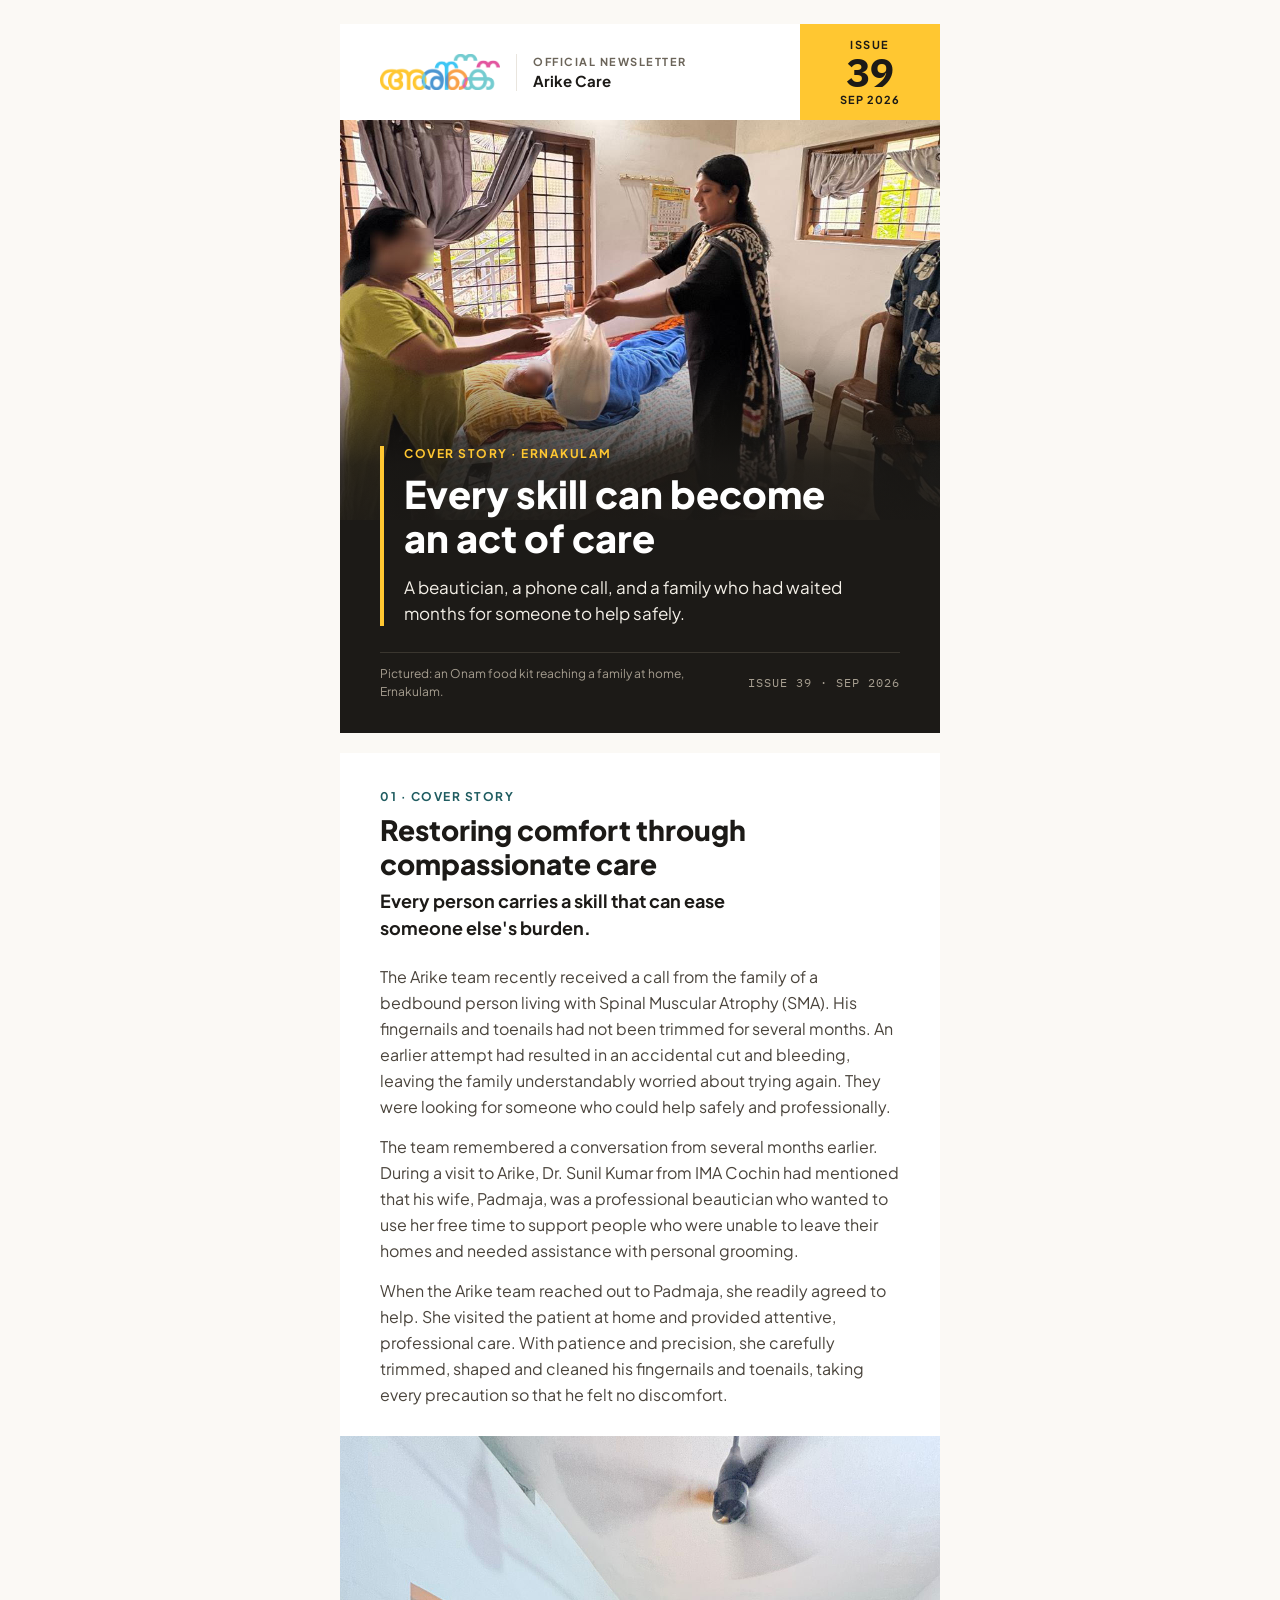
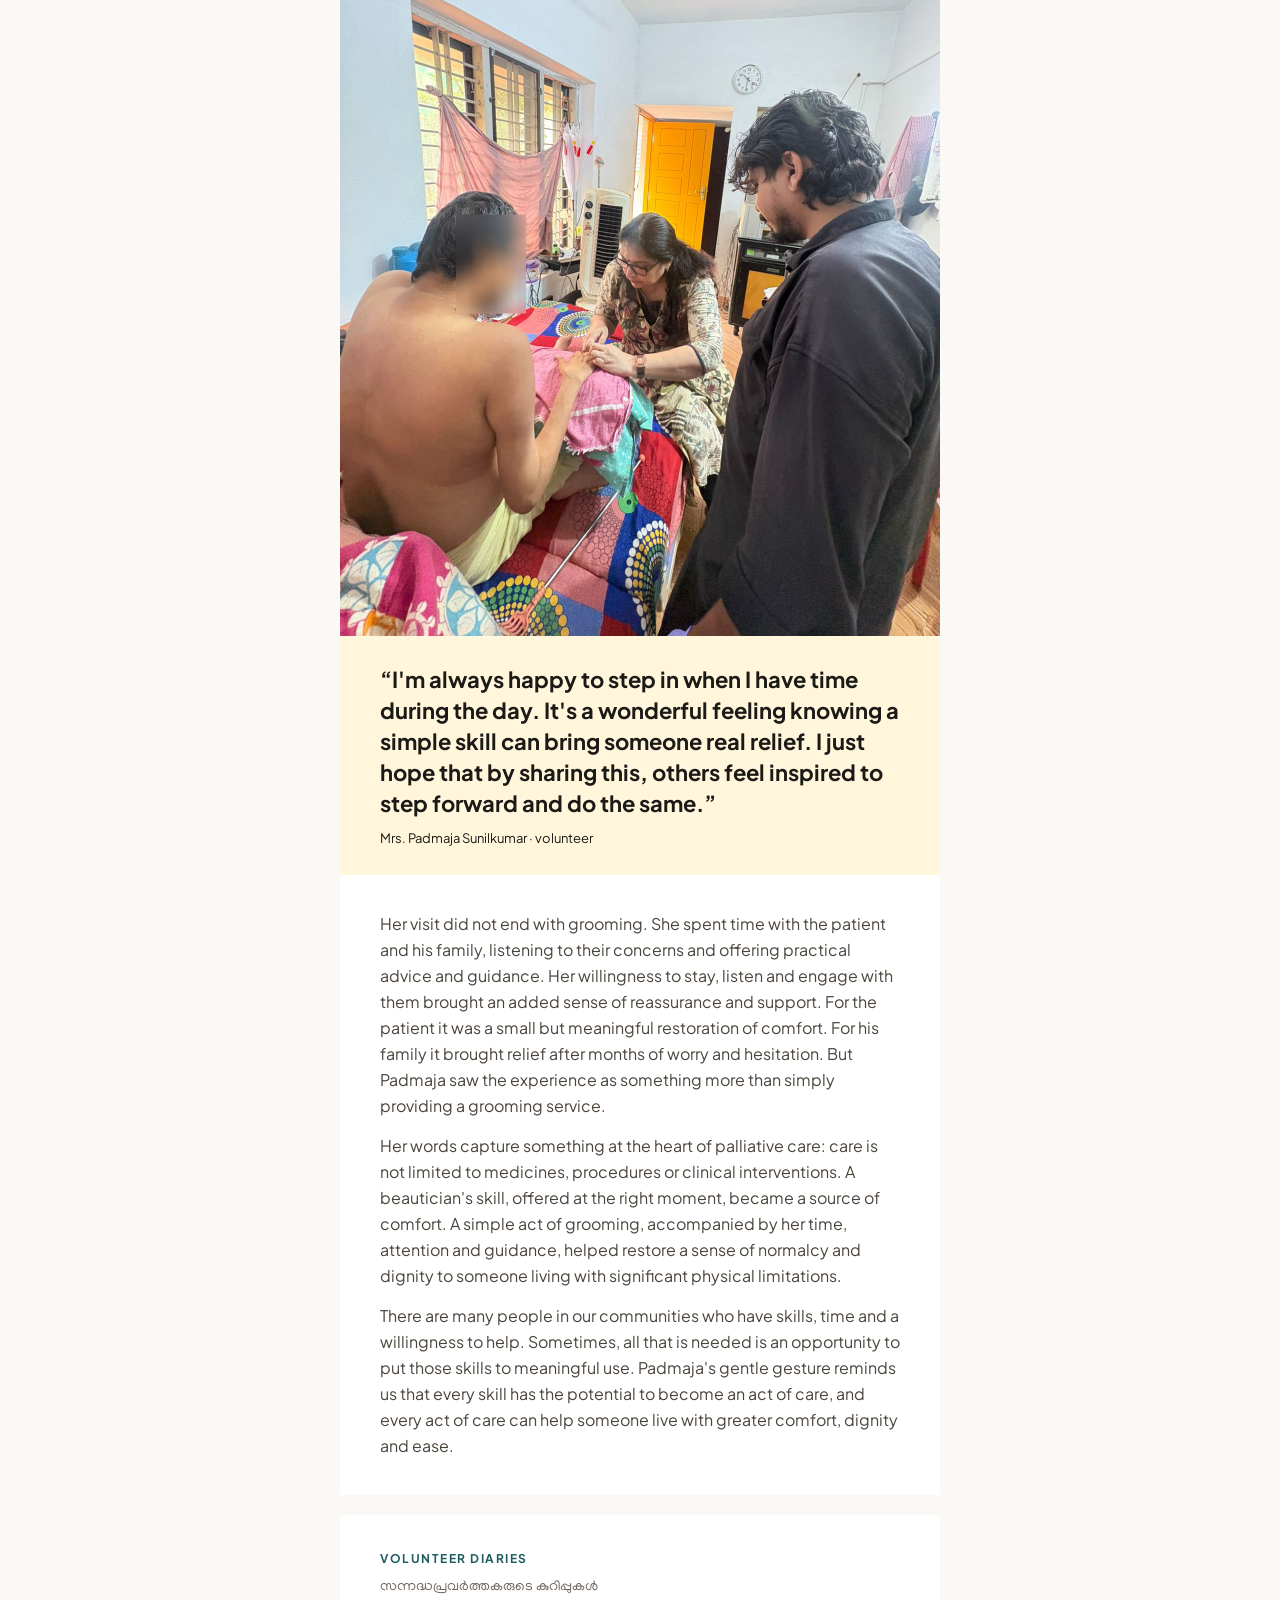
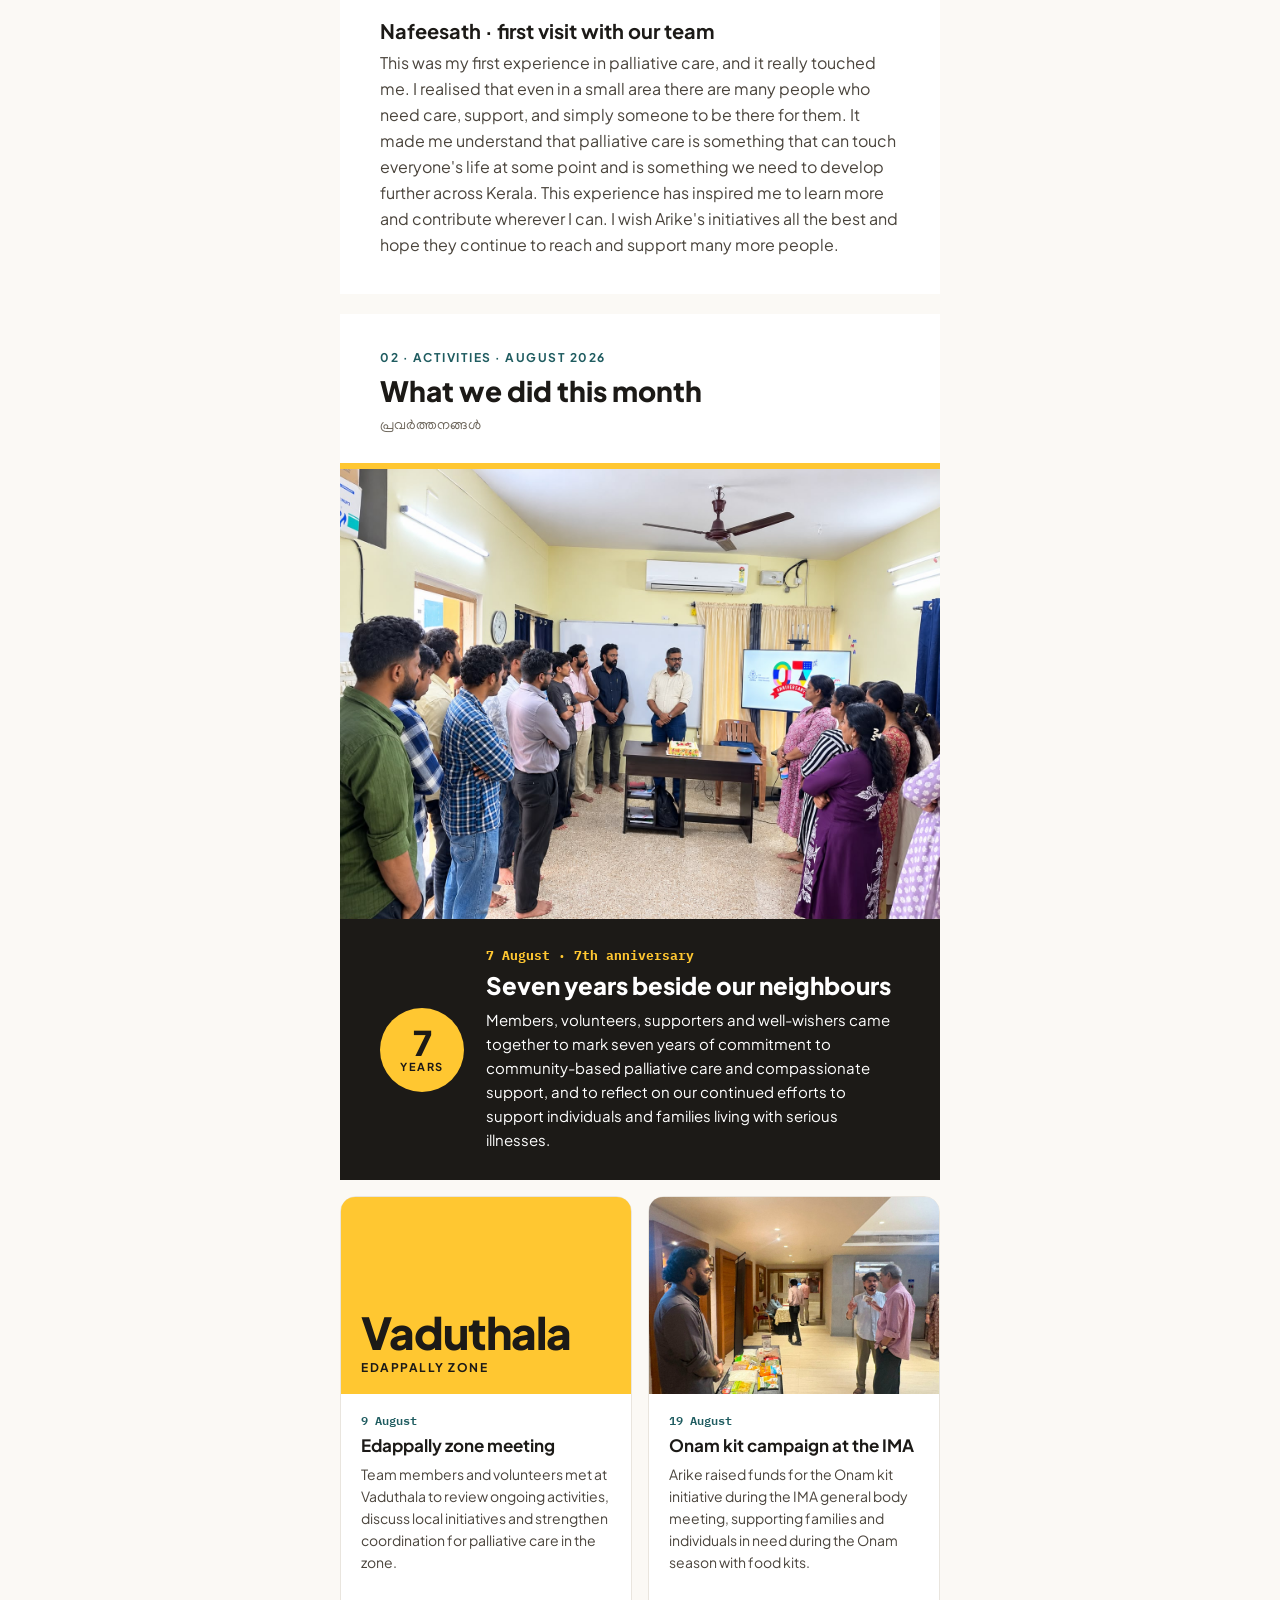
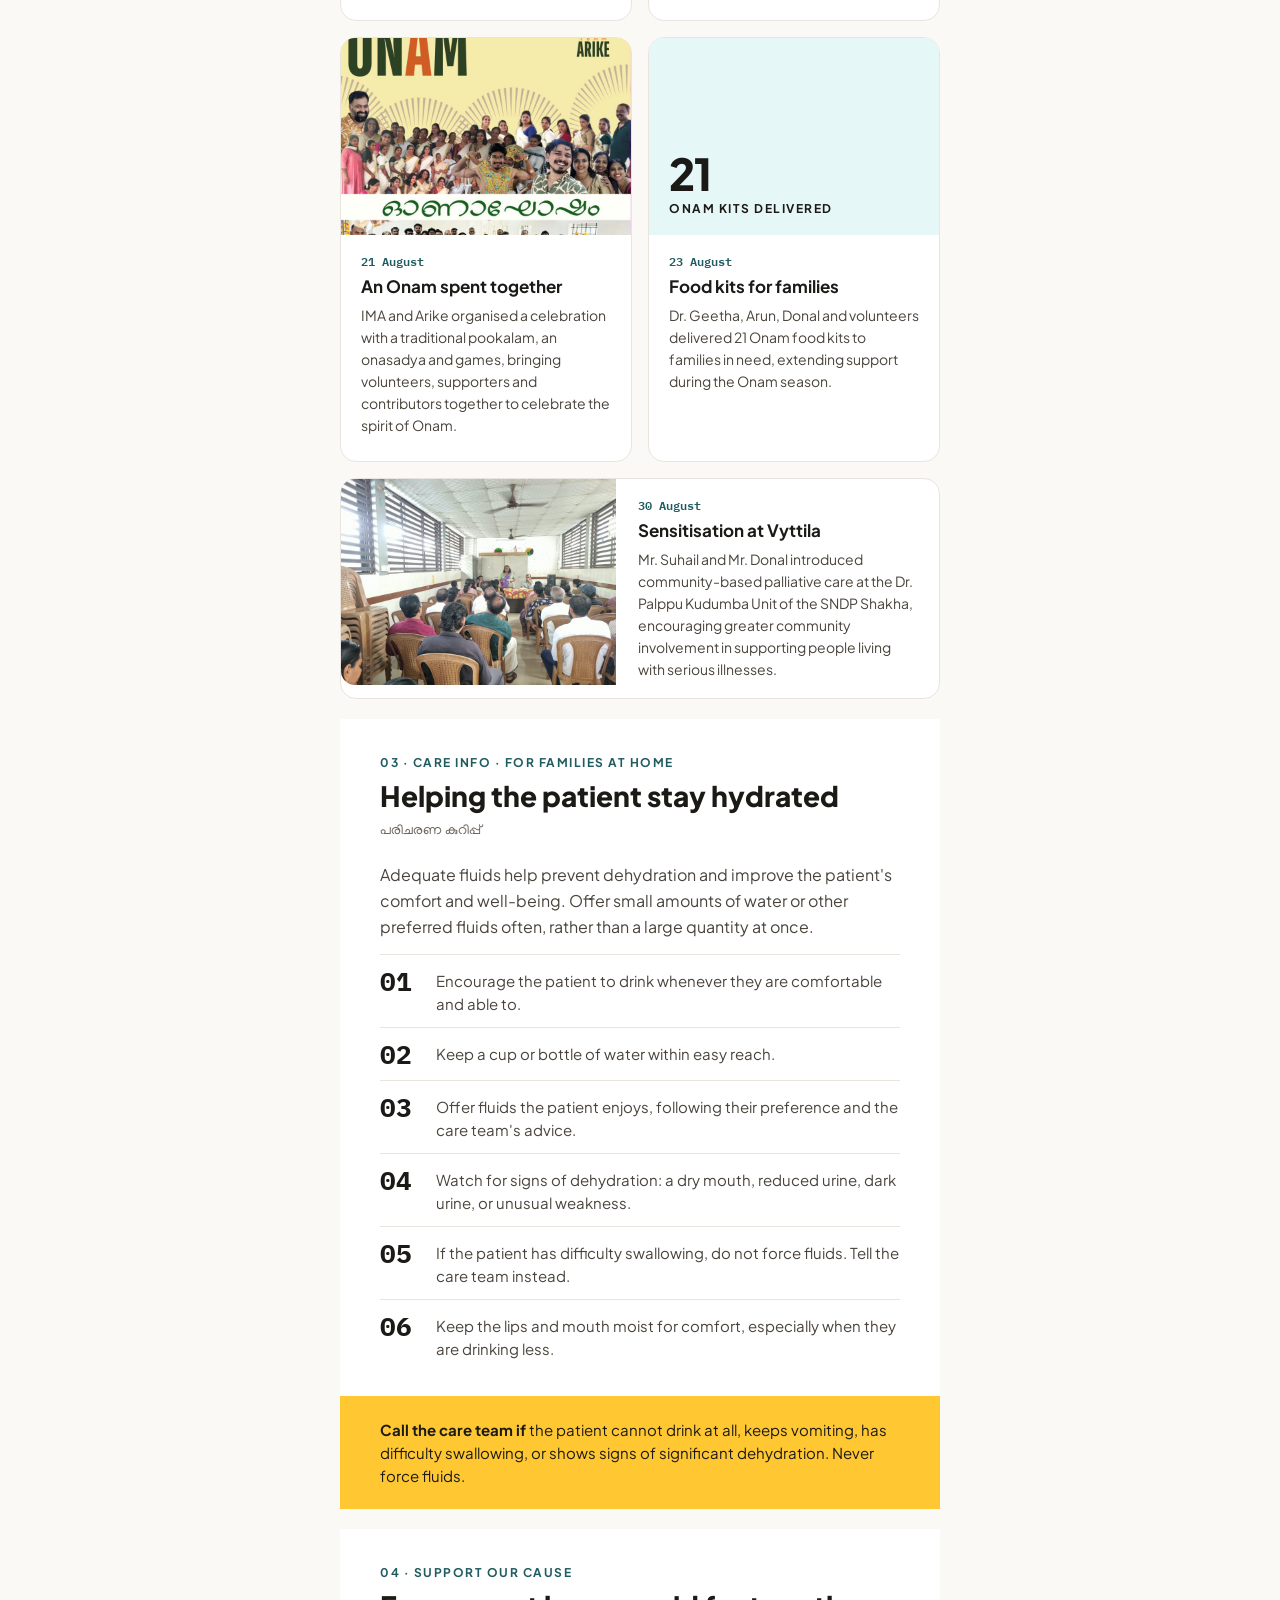
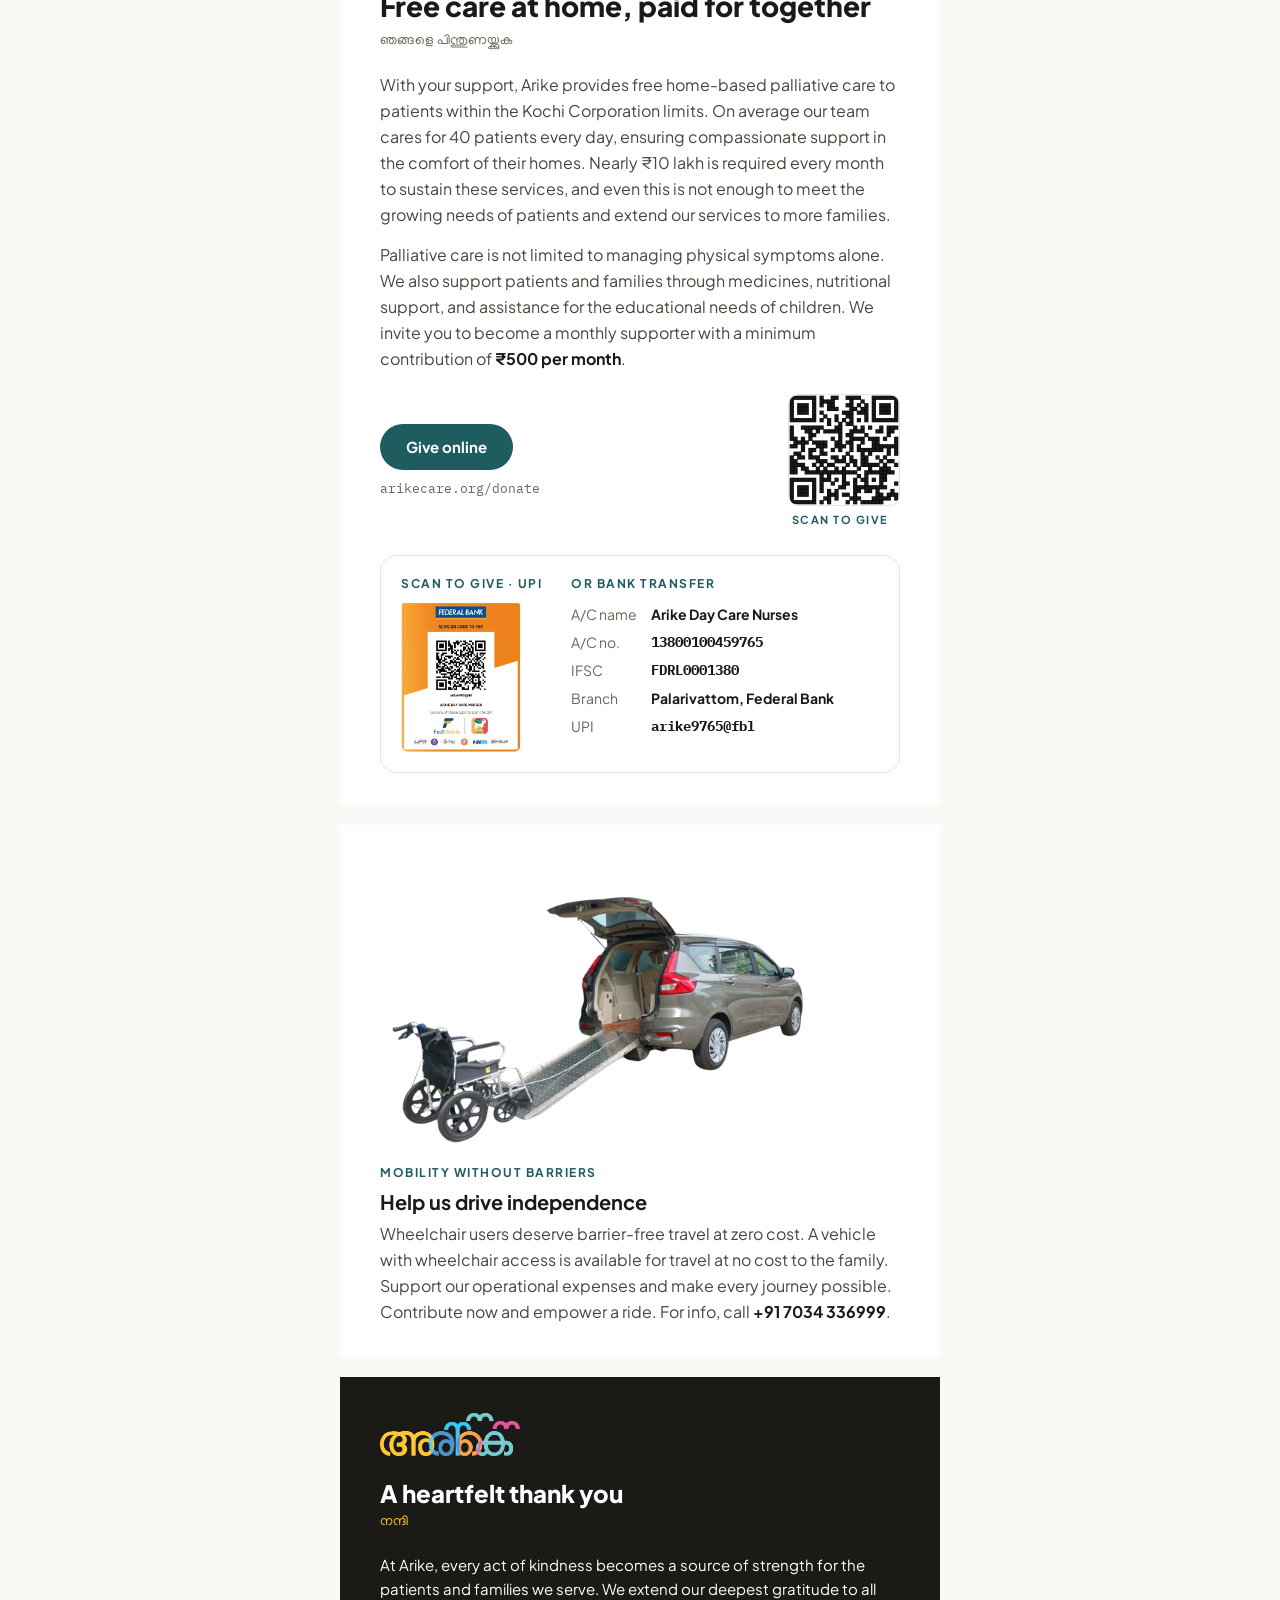
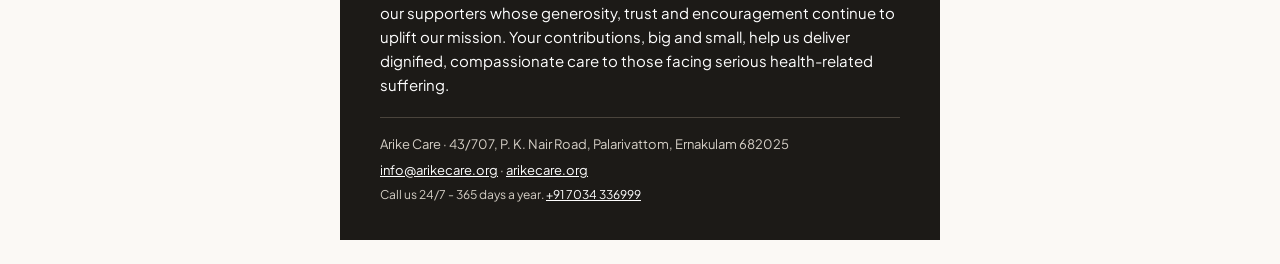
==== commit b2d4dca4: "September 2026: hero cover image, refreshed news photos, re-exported PDF; email_copy rewrites backgr" ====
--- a/public/newsletters/2026/09/2026-09-arikecare-newsletter.html
+++ b/public/newsletters/2026/09/2026-09-arikecare-newsletter.html
@@ -8,11 +8,20 @@
 <meta name="supported-color-schemes" content="light dark">
 <title>Arike newsletter · Issue 39 · September 2026</title>
 <link rel="preconnect" href="https://fonts.googleapis.com">
-<link href="https://fonts.googleapis.com/css2?family=Plus+Jakarta+Sans:wght@400;600;700;800&family=IBM+Plex+Mono:wght@500;600&family=Manjari:wght@400;700&display=swap" rel="stylesheet">
-<!--[if !mso]><!--><style>@import url('https://fonts.googleapis.com/css2?family=Plus+Jakarta+Sans:wght@400;600;700;800&family=IBM+Plex+Mono:wght@500;600&family=Manjari:wght@400;700&display=swap');</style><!--<![endif]-->
+<link href="https://fonts.googleapis.com/css2?family=Plus+Jakarta+Sans:wght@400;600;700;800&amp;family=IBM+Plex+Mono:wght@500;600&amp;family=Manjari:wght@400;700&amp;display=swap" rel="stylesheet">
 <!--[if mso]><style>table,td,p,h1,h2,h3{font-family:Arial,Helvetica,sans-serif !important;}</style><![endif]-->
 <style>
-  @media (max-width:620px){ .px{padding-left:22px !important;padding-right:22px !important;} .stack{display:block !important;width:100% !important;} .stack-pad{padding:0 0 18px 0 !important;} }
+  @media (max-width:620px){ .px{padding-left:22px !important;padding-right:22px !important;} .stack{display:block !important;width:100% !important;} .stack-pad{padding:0 0 18px 0 !important;} .hero-sp{height:120px !important;line-height:120px !important;} .hero-tx{padding-top:64px !important;} .hero-h1{font-size:30px !important;line-height:36px !important;} }
+  @media print{
+    @page{ size:A4; margin:8mm 0 10mm; }
+    body{ background:#FFFFFF !important; }
+    .hero{ -webkit-print-color-adjust:exact; print-color-adjust:exact; break-inside:avoid; page-break-inside:avoid; }
+    table[style*="max-width:600px"]{ zoom:1; }
+    img, p, table table, td[bgcolor="#1C1A17"], td[bgcolor="#FFC731"], td[bgcolor="#FFF6DC"], td[bgcolor="#E6F7F8"]{ break-inside:avoid; page-break-inside:avoid; }
+    td[height="20"]{ height:0 !important; line-height:0 !important; }
+    td[style*="padding:36px 40px 24px"]{ break-inside:avoid; page-break-inside:avoid; break-after:avoid; page-break-after:avoid; }
+    h1, h2, h3{ break-after:avoid; page-break-after:avoid; }
+  }
 </style>
 </head>
 <body style="margin:0;padding:0;background:#FBF9F5;">
@@ -38,8 +47,29 @@
   </tr></table>
 </td></tr>
 
-<tr><td style="padding:0;"><img src="assets/news/onam-kit-home.jpeg" width="600" alt="An Arike team member hands an Onam food kit to a family at home" style="display:block;width:100%;max-width:600px;height:auto;border:0;"></td></tr>
-<tr><td bgcolor="#1C1A17" style="background:#1C1A17;padding:36px 40px;"><p style="margin:0 0 8px;font-family:'Plus Jakarta Sans', Arial, Helvetica, sans-serif;font-size:12px;line-height:16px;letter-spacing:1.5px;text-transform:uppercase;font-weight:bold;color:#FFC731;">Cover story · Ernakulam</p><h1 style="margin:0 0 12px;font-family:'Plus Jakarta Sans', Arial, Helvetica, sans-serif;font-size:34px;line-height:40px;mso-line-height-rule:exactly;font-weight:800;color:#FFFFFF;">Every skill can become<br>an act of care</h1><p style="margin:0;font-family:'Plus Jakarta Sans', Arial, Helvetica, sans-serif;font-size:17px;line-height:26px;color:#FFFFFF;">A beautician, a phone call, and a family who had waited months for someone to help safely.</p></td></tr>
+<!--[if mso]><tr><td style="padding:0;"><img src="assets/news/hero-cover.jpg" width="600" alt="An Arike team member hands an Onam food kit to a family at home" style="display:block;width:600px;height:auto;border:0;"></td></tr><![endif]-->
+<tr><td class="hero" bgcolor="#1C1A17" role="img" aria-label="An Arike team member hands an Onam food kit to a family at home" style="background-color:#1C1A17;background-image:url('assets/news/hero-cover.jpg');background-repeat:no-repeat;background-position:center top;background-size:100% auto;">
+  <table role="presentation" width="100%" cellpadding="0" cellspacing="0" border="0">
+    <!--[if !mso]><!--><tr><td class="hero-sp" height="230" style="height:230px;line-height:230px;font-size:0;">&nbsp;</td></tr><!--<![endif]-->
+    <tr>
+      <!--[if mso]><td class="px" style="padding:36px 40px 32px;"><![endif]-->
+      <!--[if !mso]><!--><td class="px hero-tx" style="padding:96px 40px 32px;background:linear-gradient(180deg, rgba(28,26,23,0) 0%, rgba(28,26,23,0.86) 30%, #1C1A17 56%);"><!--<![endif]-->
+        <table role="presentation" width="100%" cellpadding="0" cellspacing="0" border="0"><tr>
+          <td width="4" bgcolor="#FFC731" style="width:4px;background:#FFC731;font-size:0;line-height:0;">&nbsp;</td>
+          <td style="padding-left:20px;">
+            <p style="margin:0 0 10px;font-family:'Plus Jakarta Sans', Arial, Helvetica, sans-serif;font-size:12px;line-height:16px;letter-spacing:1.5px;text-transform:uppercase;font-weight:bold;color:#FFC731;">Cover story · Ernakulam</p>
+            <h1 class="hero-h1" style="margin:0 0 14px;font-family:'Plus Jakarta Sans', Arial, Helvetica, sans-serif;font-size:38px;line-height:44px;mso-line-height-rule:exactly;font-weight:800;color:#FFFFFF;">Every skill can become<br>an act of care</h1>
+            <p style="margin:0;font-family:'Plus Jakarta Sans', Arial, Helvetica, sans-serif;font-size:17px;line-height:26px;color:#F3EFE7;">A beautician, a phone call, and a family who had waited months for someone to help safely.</p>
+          </td>
+        </tr></table>
+        <table role="presentation" width="100%" cellpadding="0" cellspacing="0" border="0" style="margin-top:26px;"><tr>
+          <td style="border-top:1px solid #3A362F;padding-top:12px;font-family:'Plus Jakarta Sans', Arial, Helvetica, sans-serif;font-size:12px;line-height:18px;color:#A69E90;">Pictured: an Onam food kit reaching a family at home, Ernakulam.</td>
+          <td align="right" style="border-top:1px solid #3A362F;padding-top:12px;font-family:'IBM Plex Mono', 'Courier New', monospace;font-size:12px;line-height:18px;letter-spacing:1px;color:#A69E90;white-space:nowrap;">ISSUE 39 · SEP 2026</td>
+        </tr></table>
+      </td>
+    </tr>
+  </table>
+</td></tr>
 <tr><td height="20" style="height:20px;line-height:20px;font-size:0;background:#FBF9F5;">&nbsp;</td></tr>
 
 <tr><td bgcolor="#FFFFFF" style="background:#FFFFFF;padding:36px 40px 28px;"><p style="margin:0 0 8px;font-family:'Plus Jakarta Sans', Arial, Helvetica, sans-serif;font-size:12px;line-height:16px;letter-spacing:1.5px;text-transform:uppercase;font-weight:bold;color:#1F5C60;">01 · Cover story</p><h2 style="margin:0 0 6px;font-family:'Plus Jakarta Sans', Arial, Helvetica, sans-serif;font-size:28px;line-height:34px;mso-line-height-rule:exactly;font-weight:800;color:#1C1A17;">Restoring comfort through compassionate care</h2><p style="margin:0 0 18px;font-family:'Plus Jakarta Sans', Arial, Helvetica, sans-serif;font-size:18px;line-height:27px;color:#1C1A17;font-weight:bold;width:367px;height:59px;">Every person carries a skill that can ease someone else's burden.</p>
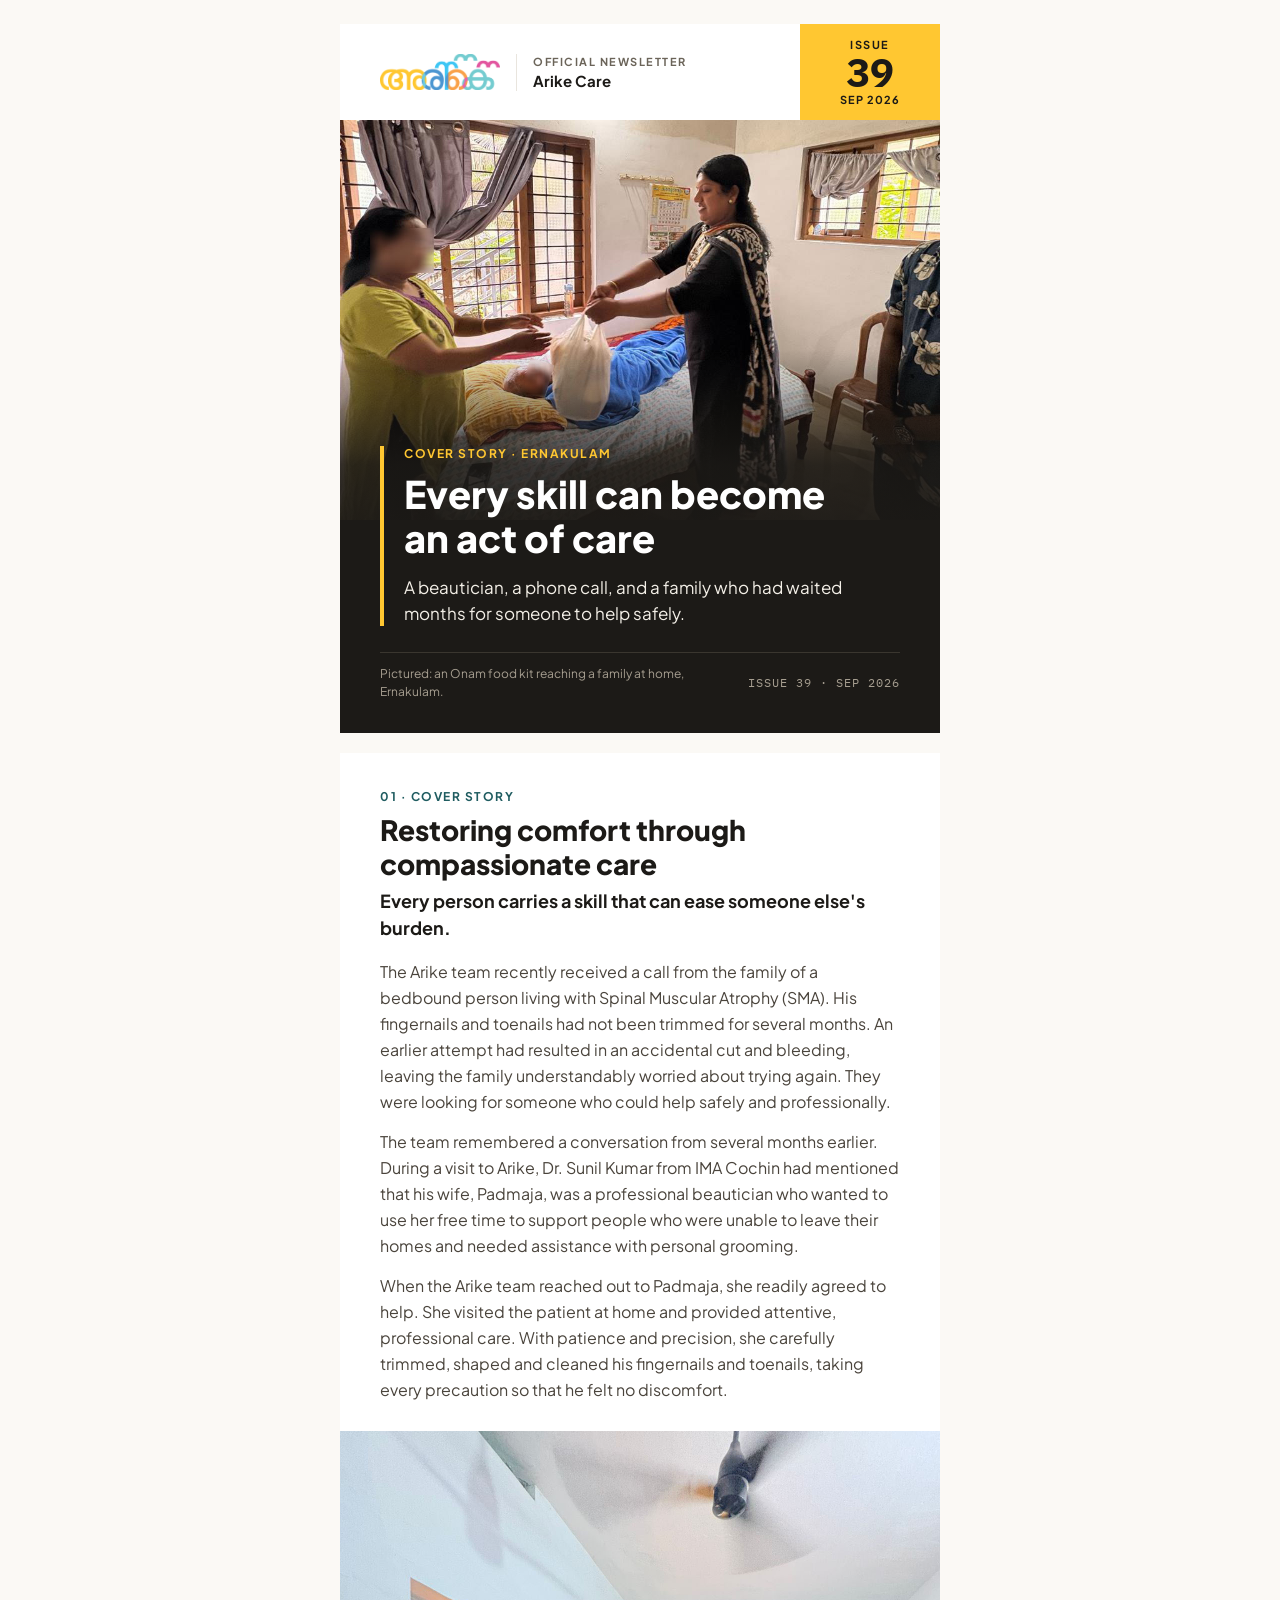
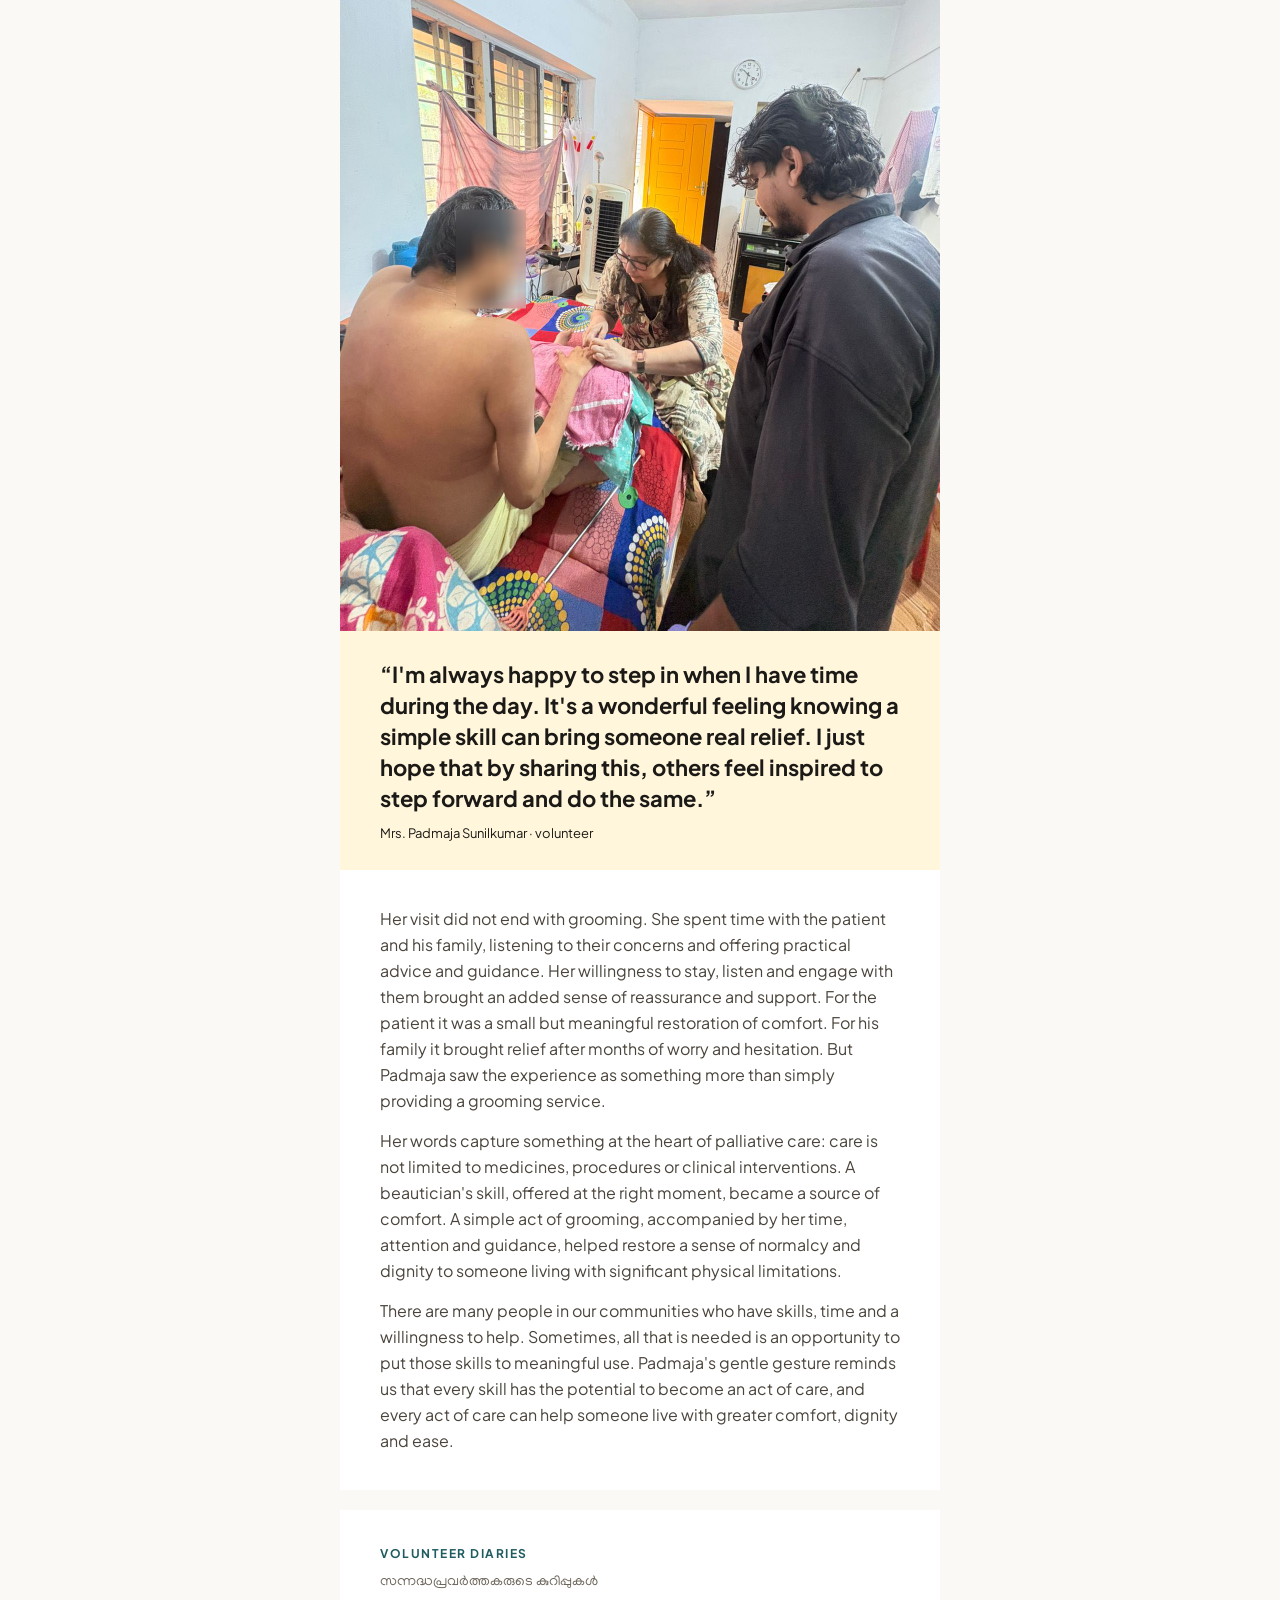
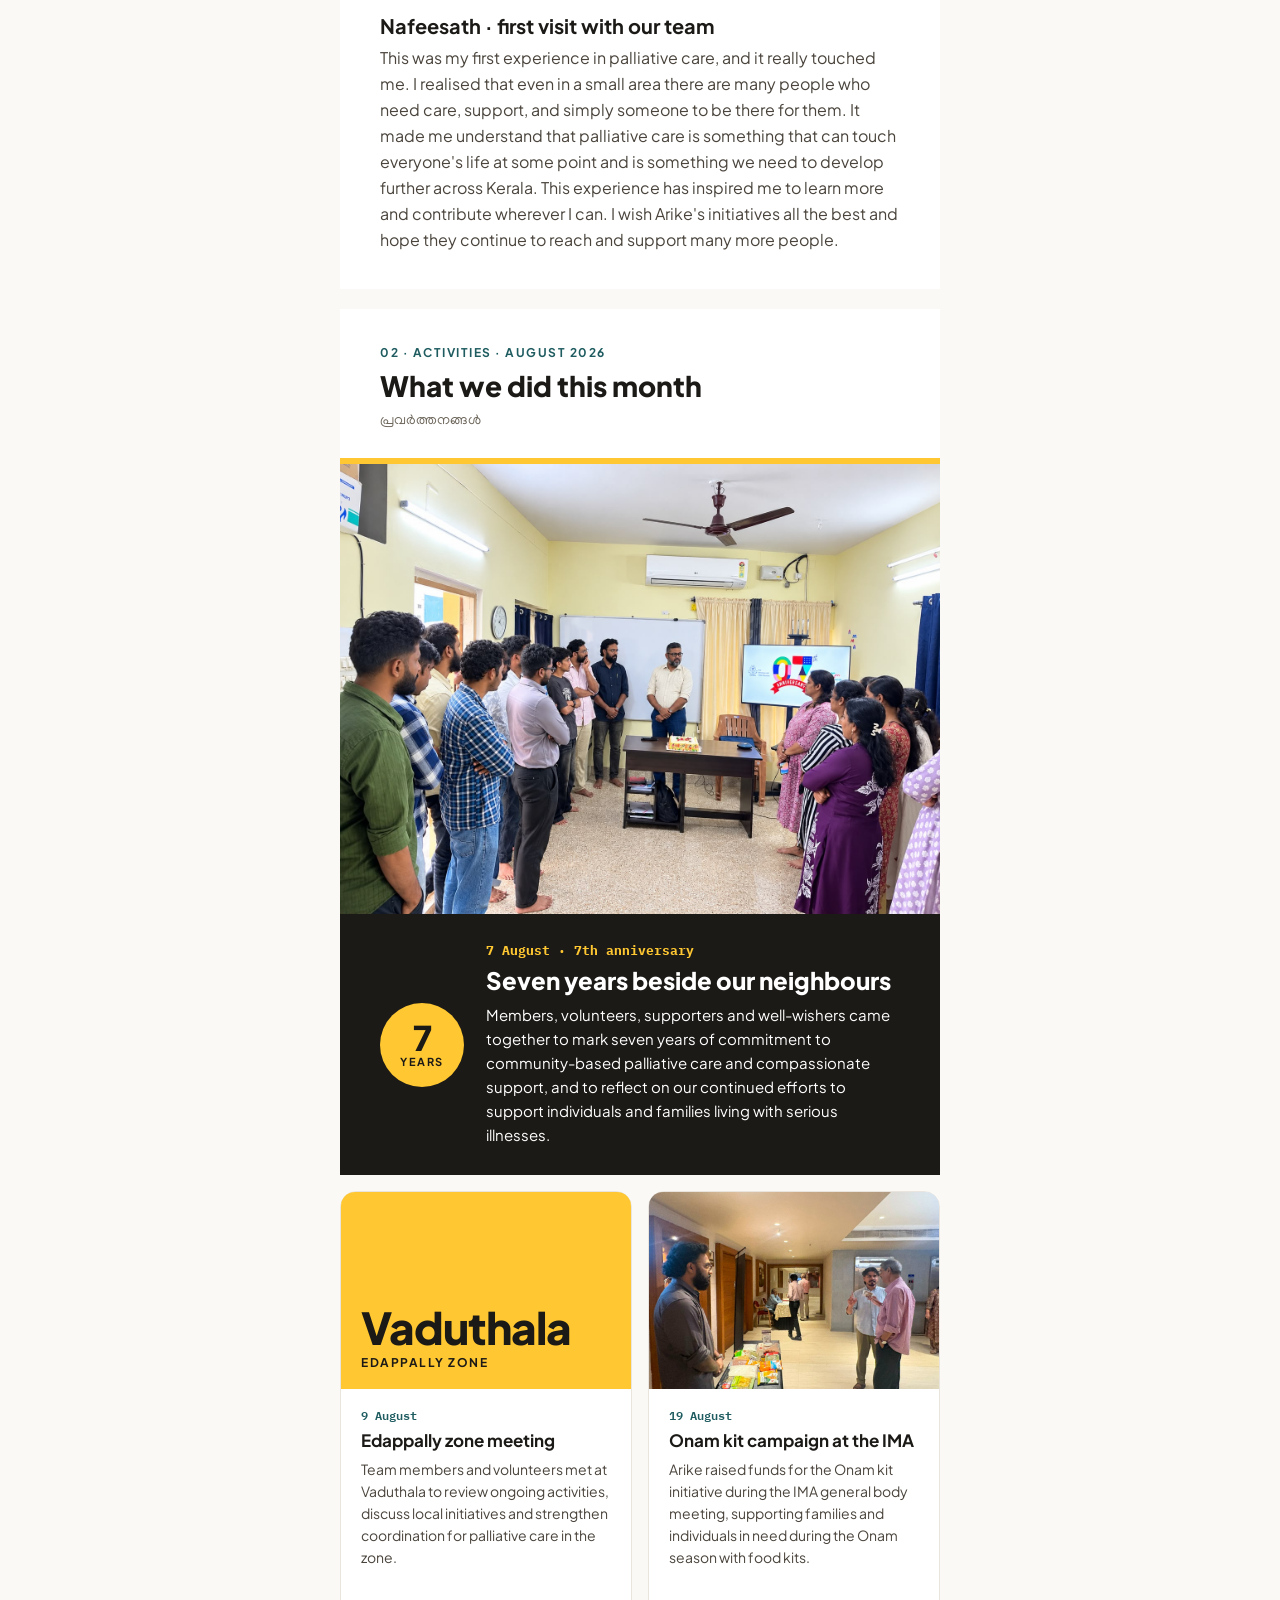
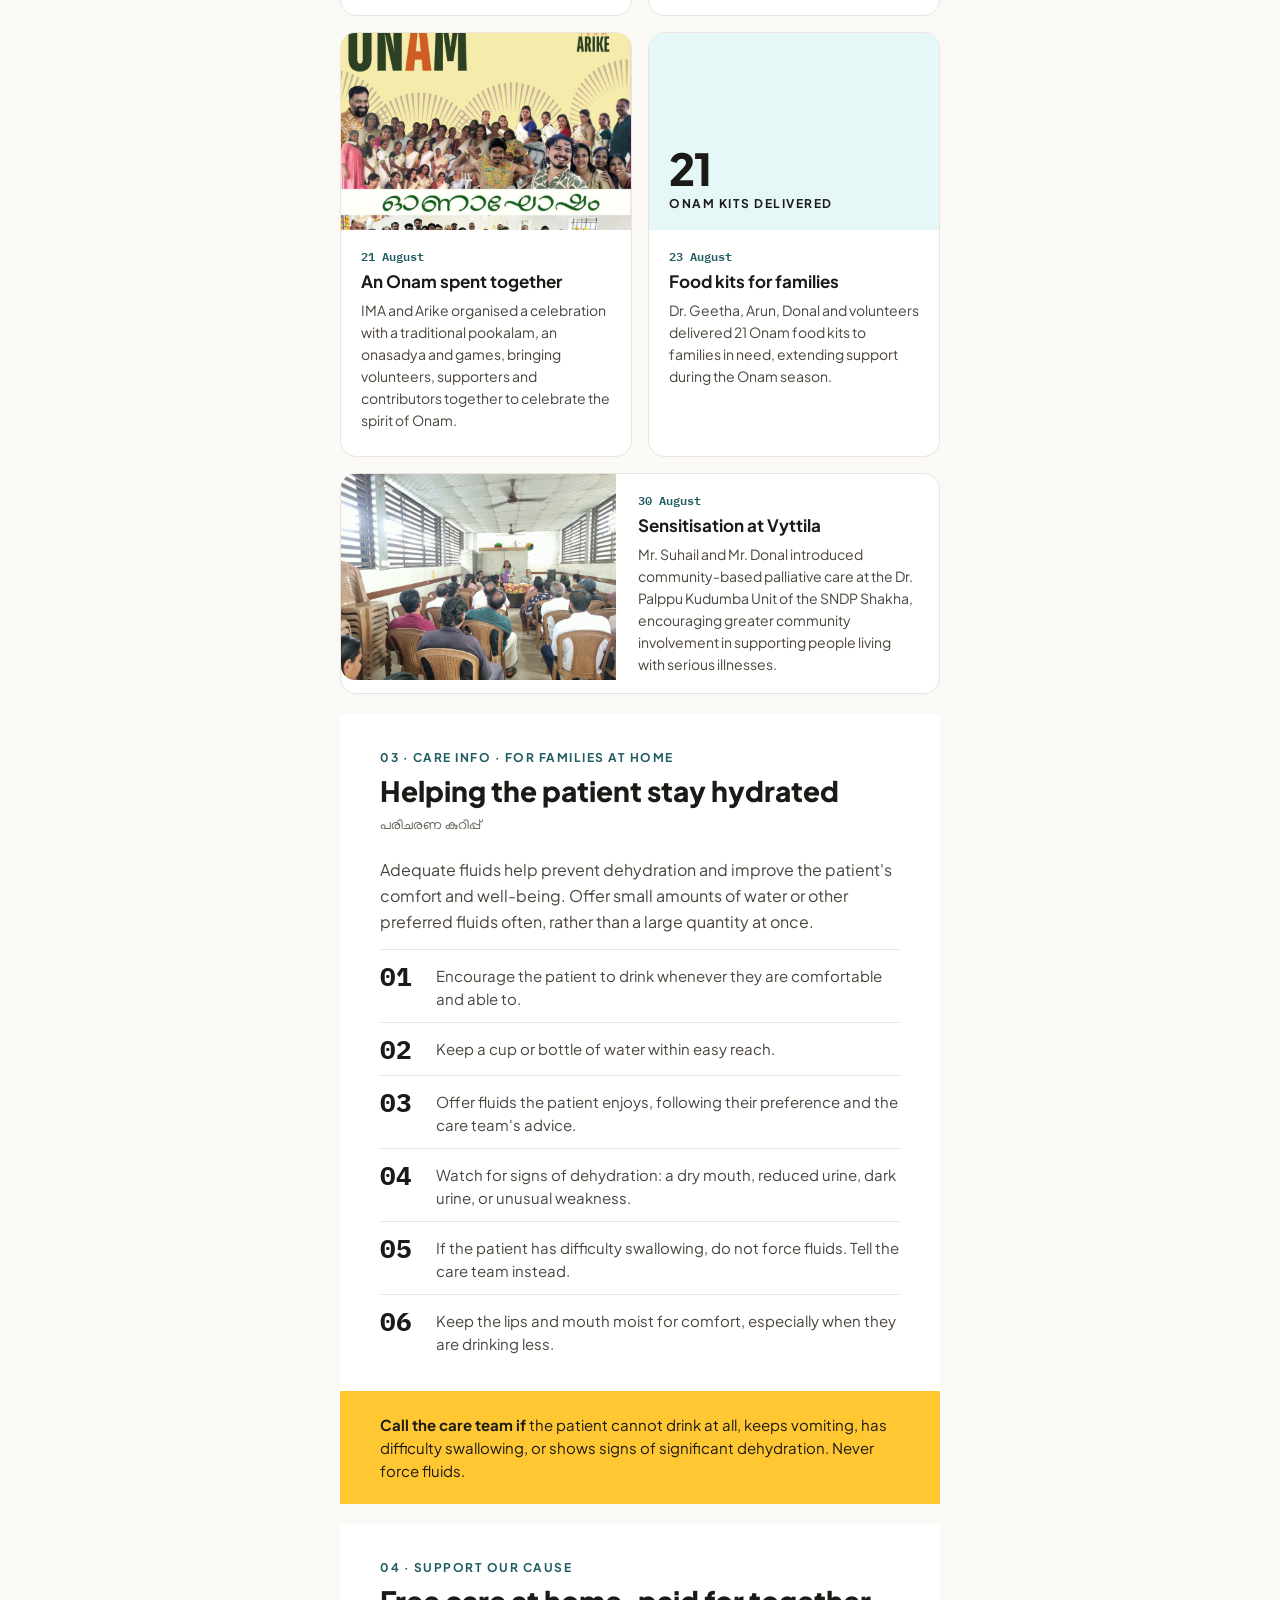
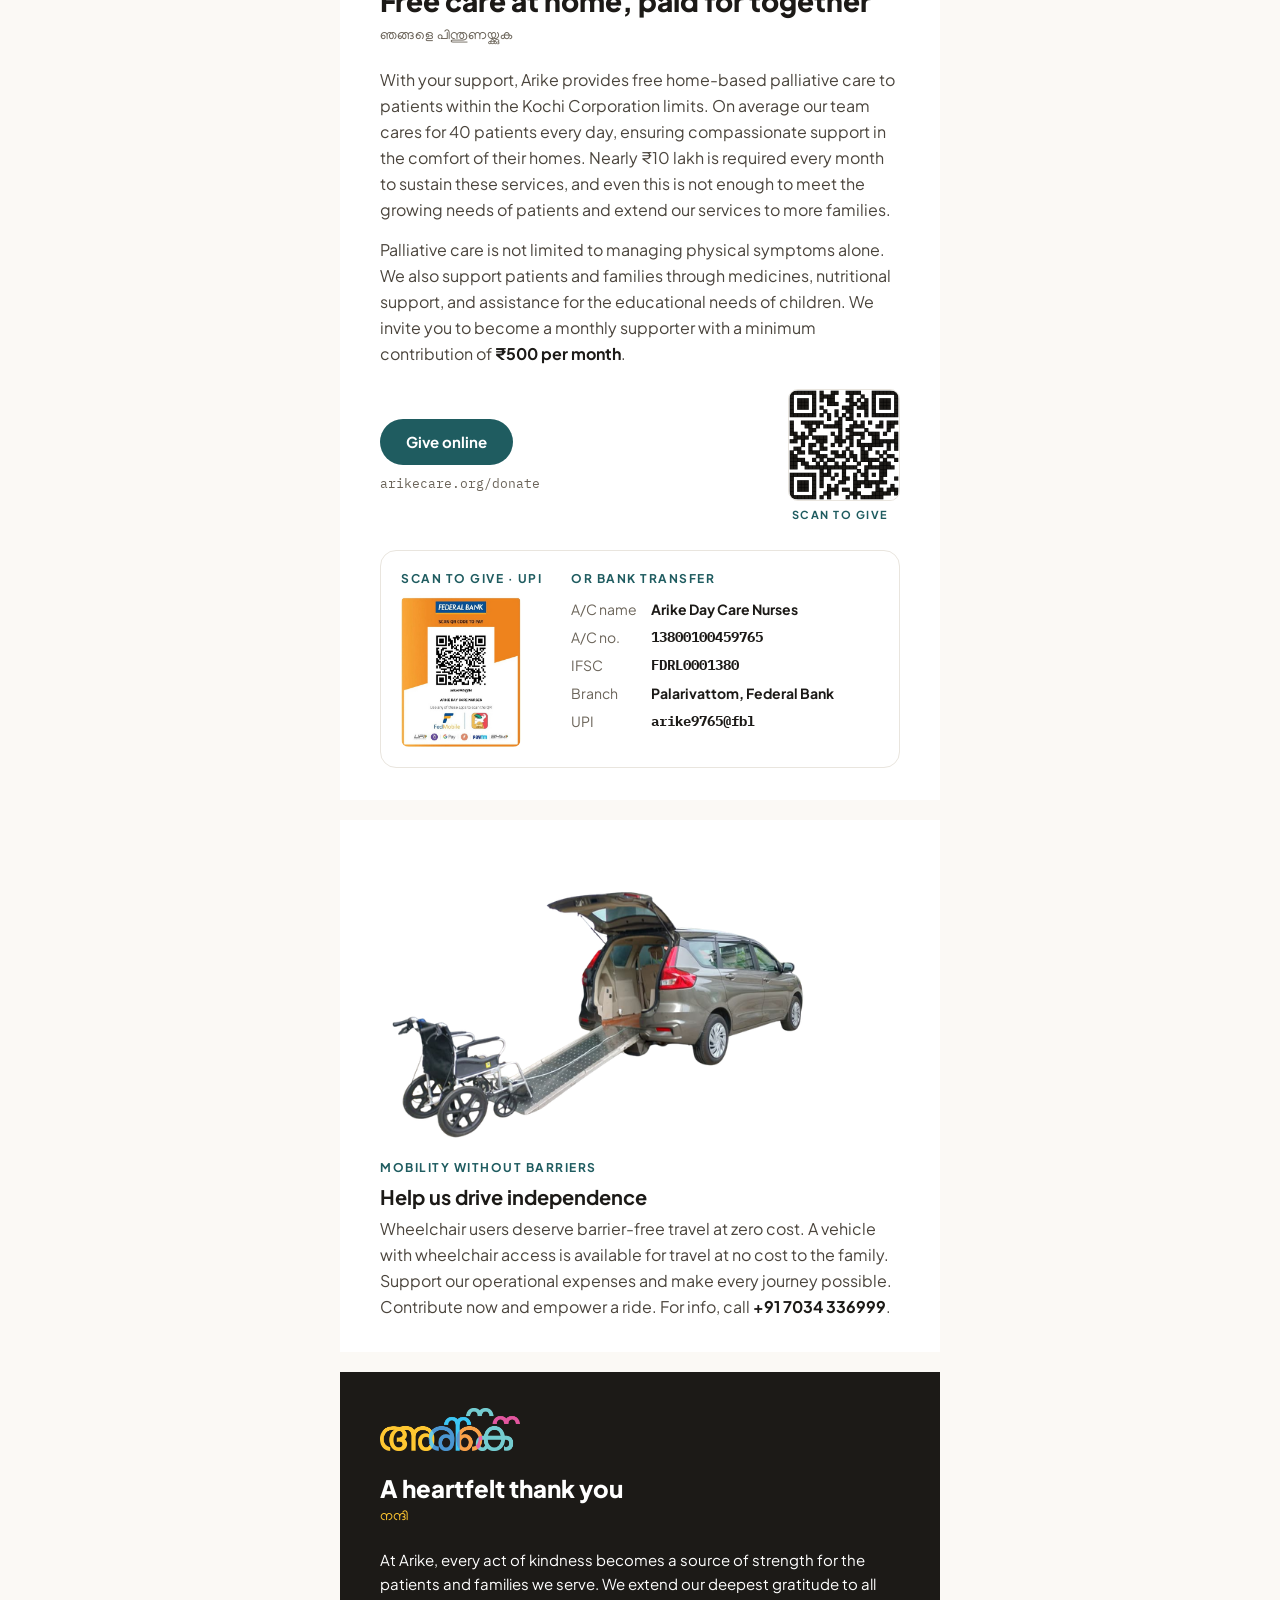
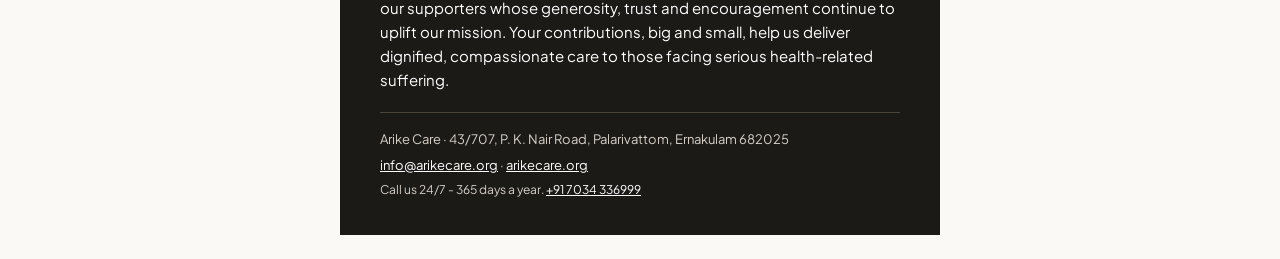
==== commit 221cfc7d: "September 2026: fix horizontal scroll on phones (stray fixed-width standfirst, stacked cells ignorin" ====
--- a/public/newsletters/2026/09/2026-09-arikecare-newsletter.html
+++ b/public/newsletters/2026/09/2026-09-arikecare-newsletter.html
@@ -11,7 +11,8 @@
 <link href="https://fonts.googleapis.com/css2?family=Plus+Jakarta+Sans:wght@400;600;700;800&amp;family=IBM+Plex+Mono:wght@500;600&amp;family=Manjari:wght@400;700&amp;display=swap" rel="stylesheet">
 <!--[if mso]><style>table,td,p,h1,h2,h3{font-family:Arial,Helvetica,sans-serif !important;}</style><![endif]-->
 <style>
-  @media (max-width:620px){ .px{padding-left:22px !important;padding-right:22px !important;} .stack{display:block !important;width:100% !important;} .stack-pad{padding:0 0 18px 0 !important;} .hero-sp{height:120px !important;line-height:120px !important;} .hero-tx{padding-top:64px !important;} .hero-h1{font-size:30px !important;line-height:36px !important;} }
+  @media (max-width:620px){ .px{padding-left:22px !important;padding-right:22px !important;} .stack{display:block !important;width:100% !important;box-sizing:border-box !important;} .stack-pad{padding:0 0 18px 0 !important;} .hero-sp{height:120px !important;line-height:120px !important;} .hero-tx{padding-top:64px !important;} .hero-h1{font-size:30px !important;line-height:36px !important;} }
+  @media (max-width:380px){ .mast-tag{display:none !important;} }
   @media print{
     @page{ size:A4; margin:8mm 0 10mm; }
     body{ background:#FFFFFF !important; }
@@ -36,7 +37,7 @@
     <td class="px" style="padding:22px 28px 22px 40px;" valign="middle">
       <table role="presentation" cellpadding="0" cellspacing="0" border="0"><tr>
         <td valign="middle" style="padding-right:16px;"><img src="assets/logo-arike.png" width="120" alt="Arike" style="display:block;width:120px;height:auto;border:0;"></td>
-        <td valign="middle" style="border-left:1px solid #E9E5DE;padding-left:16px;"><p style="margin:0;font-family:'Plus Jakarta Sans', Arial, Helvetica, sans-serif;font-size:11px;line-height:15px;letter-spacing:1.5px;text-transform:uppercase;font-weight:bold;color:#6B6459;">Official newsletter</p><p style="margin:2px 0 0;font-family:'Plus Jakarta Sans', Arial, Helvetica, sans-serif;font-size:15px;line-height:20px;font-weight:bold;color:#1C1A17;">Arike Care</p></td>
+        <td class="mast-tag" valign="middle" style="border-left:1px solid #E9E5DE;padding-left:16px;"><p style="margin:0;font-family:'Plus Jakarta Sans', Arial, Helvetica, sans-serif;font-size:11px;line-height:15px;letter-spacing:1.5px;text-transform:uppercase;font-weight:bold;color:#6B6459;">Official newsletter</p><p style="margin:2px 0 0;font-family:'Plus Jakarta Sans', Arial, Helvetica, sans-serif;font-size:15px;line-height:20px;font-weight:bold;color:#1C1A17;">Arike Care</p></td>
       </tr></table>
     </td>
     <td width="120" bgcolor="#FFC731" align="center" valign="middle" style="background:#FFC731;padding:14px 10px;">
@@ -72,7 +73,7 @@
 </td></tr>
 <tr><td height="20" style="height:20px;line-height:20px;font-size:0;background:#FBF9F5;">&nbsp;</td></tr>
 
-<tr><td bgcolor="#FFFFFF" style="background:#FFFFFF;padding:36px 40px 28px;"><p style="margin:0 0 8px;font-family:'Plus Jakarta Sans', Arial, Helvetica, sans-serif;font-size:12px;line-height:16px;letter-spacing:1.5px;text-transform:uppercase;font-weight:bold;color:#1F5C60;">01 · Cover story</p><h2 style="margin:0 0 6px;font-family:'Plus Jakarta Sans', Arial, Helvetica, sans-serif;font-size:28px;line-height:34px;mso-line-height-rule:exactly;font-weight:800;color:#1C1A17;">Restoring comfort through compassionate care</h2><p style="margin:0 0 18px;font-family:'Plus Jakarta Sans', Arial, Helvetica, sans-serif;font-size:18px;line-height:27px;color:#1C1A17;font-weight:bold;width:367px;height:59px;">Every person carries a skill that can ease someone else's burden.</p>
+<tr><td bgcolor="#FFFFFF" style="background:#FFFFFF;padding:36px 40px 28px;"><p style="margin:0 0 8px;font-family:'Plus Jakarta Sans', Arial, Helvetica, sans-serif;font-size:12px;line-height:16px;letter-spacing:1.5px;text-transform:uppercase;font-weight:bold;color:#1F5C60;">01 · Cover story</p><h2 style="margin:0 0 6px;font-family:'Plus Jakarta Sans', Arial, Helvetica, sans-serif;font-size:28px;line-height:34px;mso-line-height-rule:exactly;font-weight:800;color:#1C1A17;">Restoring comfort through compassionate care</h2><p style="margin:0 0 18px;font-family:'Plus Jakarta Sans', Arial, Helvetica, sans-serif;font-size:18px;line-height:27px;color:#1C1A17;font-weight:bold;">Every person carries a skill that can ease someone else's burden.</p>
 <p style="margin:0 0 14px;font-family:'Plus Jakarta Sans', Arial, Helvetica, sans-serif;font-size:16px;line-height:26px;mso-line-height-rule:exactly;color:#4A443C;">The Arike team recently received a call from the family of a bedbound person living with Spinal Muscular Atrophy (SMA). His fingernails and toenails had not been trimmed for several months. An earlier attempt had resulted in an accidental cut and bleeding, leaving the family understandably worried about trying again. They were looking for someone who could help safely and professionally.</p>
 <p style="margin:0 0 14px;font-family:'Plus Jakarta Sans', Arial, Helvetica, sans-serif;font-size:16px;line-height:26px;mso-line-height-rule:exactly;color:#4A443C;">The team remembered a conversation from several months earlier. During a visit to Arike, Dr. Sunil Kumar from IMA Cochin had mentioned that his wife, Padmaja, was a professional beautician who wanted to use her free time to support people who were unable to leave their homes and needed assistance with personal grooming.</p>
 <p style="margin:0 0 14px;font-family:'Plus Jakarta Sans', Arial, Helvetica, sans-serif;font-size:16px;line-height:26px;mso-line-height-rule:exactly;color:#4A443C;margin:0;">When the Arike team reached out to Padmaja, she readily agreed to help. She visited the patient at home and provided attentive, professional care. With patience and precision, she carefully trimmed, shaped and cleaned his fingernails and toenails, taking every precaution so that he felt no discomfort.</p></td></tr>
